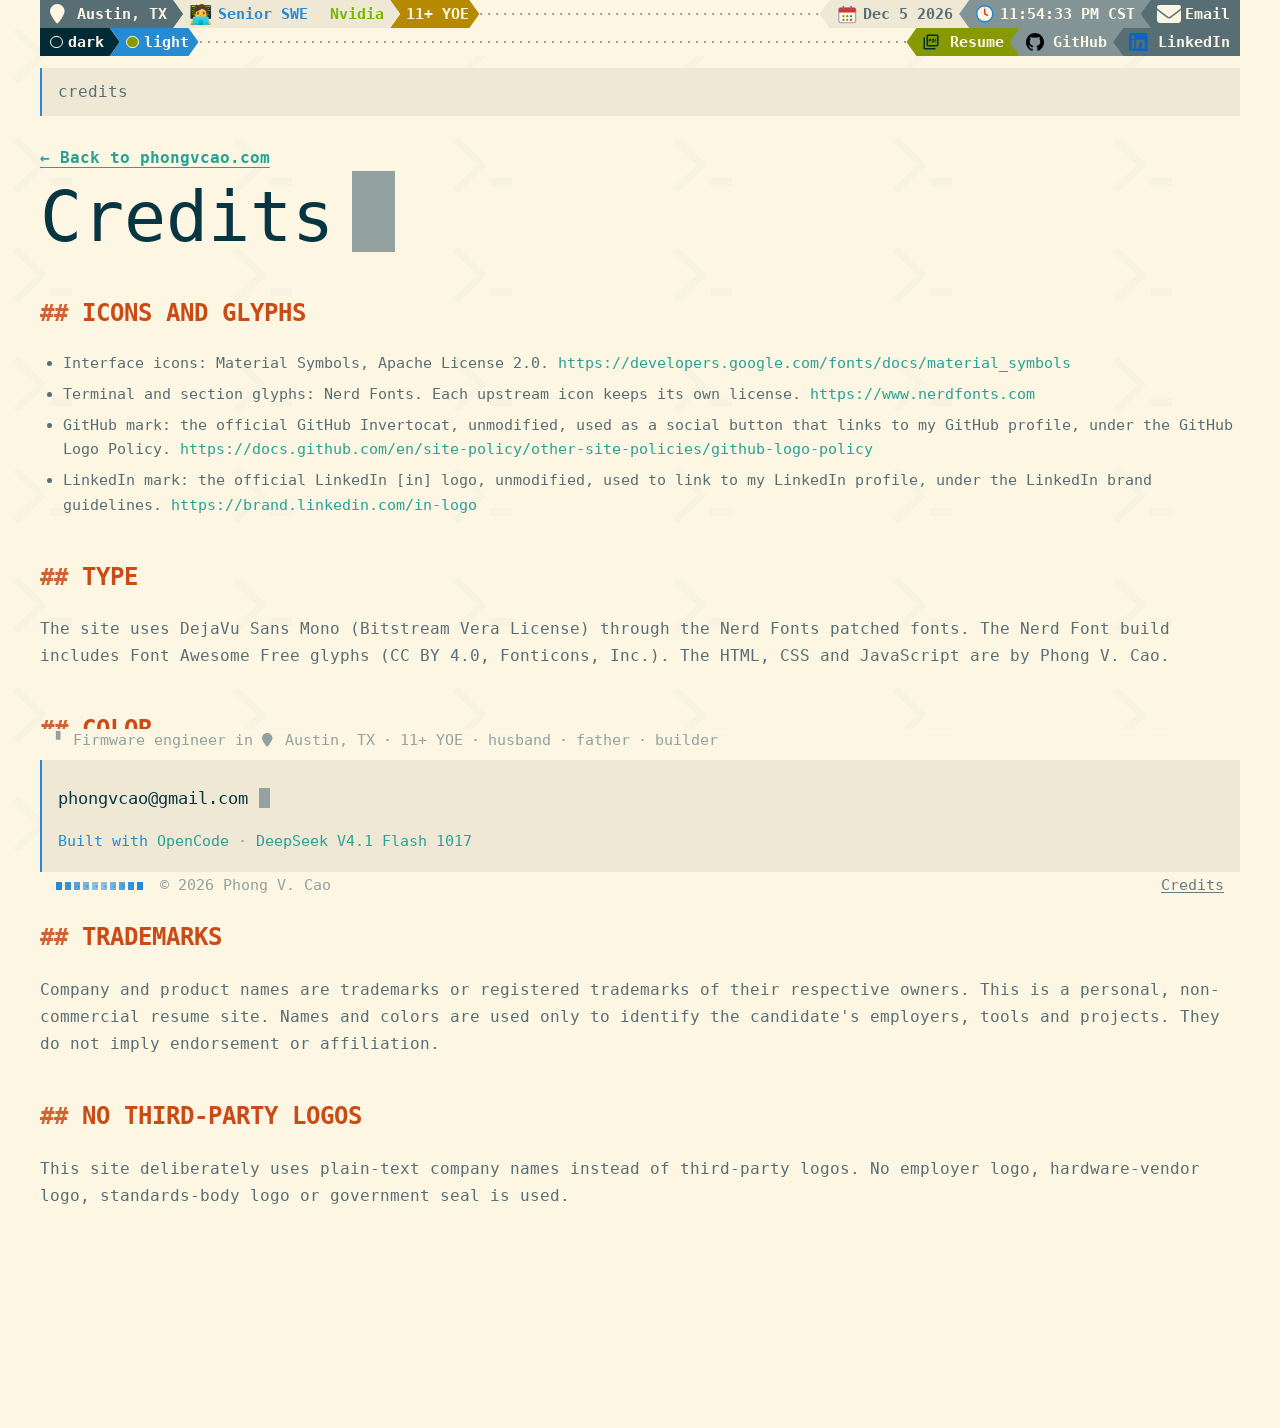
==== credits.html @ b60ff748 "site: dates and stacks left-aligned with natural spacing The justified stretch is gone. Every date, " ====
<!doctype html>
<html lang="en" data-theme="dark">
<head>
  <meta charset="utf-8">
  <meta name="viewport" content="width=device-width, initial-scale=1">
  <title>Credits — Phong V. Cao</title>
  <meta name="description" content="Sources, licenses and trademark notice for the marks used on phongvcao.com.">
  <meta name="author" content="Phong V. Cao">
  <meta name="robots" content="index, follow">
  <meta name="color-scheme" content="dark">
  <meta name="theme-color" content="#002b36">
  <link rel="canonical" href="https://phongvcao.com/credits.html">
  <link rel="icon" id="favicon" href="assets/favicon.svg" type="image/svg+xml">
  <link rel="stylesheet" href="styles.css?v=20261127w">
  <!-- Privacy-friendly analytics by Plausible -->
  <script async src="https://plausible.io/js/pa-5p4w5oW95inlXfhJ-zOkF.js"></script>
  <script>
    window.plausible=window.plausible||function(){(plausible.q=plausible.q||[]).push(arguments)},plausible.init=plausible.init||function(i){plausible.o=i||{}};
    plausible.init()
  </script>
</head>
<body>
    <header class="pl-bar pl-top" aria-label="Runtime status">
    <div class="pl-line">
      <div class="pl-group pl-left">
        <a class="pl-seg pl-light" href="https://www.google.com/maps/place/Austin,+TX" target="_blank" rel="noopener" title="Austin, TX on Google Maps"><span class="pl-icon i-loc" aria-hidden="true">&#xF041;</span> Austin, TX</a>
        
        
        <a class="pl-seg pl-dir pl-hide-sm" href="./#experience-title" title="Experience"><span class="pl-icon pl-emoji" aria-hidden="true">🧑‍💻</span>Senior SWE</a>
        <a class="pl-seg pl-vcs" href="https://www.nvidia.com/" target="_blank" rel="noopener" title="Nvidia">Nvidia</a>
        <a class="pl-seg pl-context" href="./#education-title" data-since="2015-06-01" data-template="{n}+ YOE" title="Years of experience">11+ YOE</a>
      </div>
      <span class="pl-fill" aria-hidden="true"></span>
      <div class="pl-group pl-right">
        <a class="pl-seg pl-light" href="https://www.timeanddate.com/worldclock/usa/austin" target="_blank" rel="noopener" title="Austin time"><svg class="pl-cal" viewBox="0 0 24 24" aria-hidden="true" focusable="false"><rect x="3" y="5" width="18" height="16" rx="2" fill="#fdf6e3" stroke="#93a1a1" stroke-width="1.2"/><path d="M3 7a2 2 0 0 1 2-2h14a2 2 0 0 1 2 2v3H3z" fill="#dc322f"/><rect x="7" y="3" width="1.8" height="4" rx="0.9" fill="#268bd2"/><rect x="15.2" y="3" width="1.8" height="4" rx="0.9" fill="#268bd2"/><circle cx="8" cy="14" r="1.2" fill="#b58900"/><circle cx="12" cy="14" r="1.2" fill="#859900"/><circle cx="16" cy="14" r="1.2" fill="#268bd2"/><circle cx="8" cy="18" r="1.2" fill="#268bd2"/><circle cx="12" cy="18" r="1.2" fill="#b58900"/><circle cx="16" cy="18" r="1.2" fill="#dc322f"/></svg><time id="clock-date" datetime="2026-11-26T10:39:58-06:00">Nov 26 2026</time></a>
        <a class="pl-seg pl-light" href="https://www.timeanddate.com/worldclock/usa/austin" target="_blank" rel="noopener" title="Austin time"><svg class="pl-clock" viewBox="0 0 24 24" aria-hidden="true" focusable="false"><circle cx="12" cy="12" r="10" fill="#fdf6e3" stroke="#268bd2" stroke-width="2"/><path d="M12 6.5V12l3.5 2" fill="none" stroke="#dc322f" stroke-width="1.8" stroke-linecap="round"/><circle cx="12" cy="12" r="1.2" fill="#b58900"/><circle cx="12" cy="3.4" r="0.9" fill="#859900"/></svg><time id="clock-time" datetime="2026-11-26T10:39:58-06:00">10:39:58 AM CST</time></a>
        <a class="pl-seg pl-social" href="mailto:phongvcao@gmail.com" title="phongvcao@gmail.com"><span class="pl-icon i-mail" aria-hidden="true">&#xF0E0;</span>Email</a>
      </div>
    </div>
    <div class="pl-line pl-line-social">
      <div class="pl-group pl-left pl-theme" role="group" aria-label="Colour theme">
        <button type="button" class="pl-seg pl-theme-btn is-active" data-theme-set="dark" aria-pressed="true"><span class="pl-radio" aria-hidden="true"></span>dark</button>
        <button type="button" class="pl-seg pl-theme-btn" data-theme-set="light" aria-pressed="false"><span class="pl-radio" aria-hidden="true"></span>light</button>
      </div>
      <span class="pl-fill" aria-hidden="true"></span>
      <div class="pl-group pl-right">
        <a class="pl-seg pl-social" href="assets/phong-cao-resume.pdf" target="_blank" rel="noopener" title="Resume (PDF)"><img class="pl-icon pdf-icon" src="assets/logos/picture-as-pdf.svg" alt="" aria-hidden="true">Resume</a>
        <a class="pl-seg pl-social" href="https://github.com/phongvcao" target="_blank" rel="noopener" title="github.com/phongvcao"><img class="social-icon gh-icon" src="assets/logos/github-invertocat-black.svg" alt="" aria-hidden="true">GitHub</a>
        <a class="pl-seg pl-social" href="https://www.linkedin.com/in/phcao" target="_blank" rel="noopener" title="linkedin.com/in/phcao"><img class="social-icon li-icon" src="assets/logos/linkedin-in.png" alt="" aria-hidden="true">LinkedIn</a>
      </div>
    </div>
  </header>
  <main class="page">
    <section class="fired-prompt" aria-label="Question">
      <p>credits</p>
    </section>
    <article class="response">
      <p class="intro"><a class="work-link" href="./">&larr; Back to phongvcao.com</a></p>
      <h1>Credits<span class="cursor" aria-hidden="true"></span></h1>
      <section class="section" aria-labelledby="icons-title">
        <h2 id="icons-title"><span class="mark" aria-hidden="true">## </span>Icons and glyphs</h2>
        <ul class="credits-list">
          <li>Interface icons: Material Symbols, Apache License 2.0. <a class="term-link" href="https://developers.google.com/fonts/docs/material_symbols" target="_blank" rel="noopener">https://developers.google.com/fonts/docs/material_symbols</a></li>
          <li>Terminal and section glyphs: Nerd Fonts. Each upstream icon keeps its own license. <a class="term-link" href="https://www.nerdfonts.com" target="_blank" rel="noopener">https://www.nerdfonts.com</a></li>
          <li>GitHub mark: the official GitHub Invertocat, unmodified, used as a social button that links to my GitHub profile, under the GitHub Logo Policy. <a class="term-link" href="https://docs.github.com/en/site-policy/other-site-policies/github-logo-policy" target="_blank" rel="noopener">https://docs.github.com/en/site-policy/other-site-policies/github-logo-policy</a></li>
          <li>LinkedIn mark: the official LinkedIn [in] logo, unmodified, used to link to my LinkedIn profile, under the LinkedIn brand guidelines. <a class="term-link" href="https://brand.linkedin.com/in-logo" target="_blank" rel="noopener">https://brand.linkedin.com/in-logo</a></li>
        </ul>
      </section>

      <section class="section" aria-labelledby="type-title">
        <h2 id="type-title"><span class="mark" aria-hidden="true">## </span>Type</h2>
        <p class="intro">The site uses DejaVu Sans Mono (Bitstream Vera License) through the Nerd Fonts patched fonts. The Nerd Font build includes Font Awesome Free glyphs (CC BY 4.0, Fonticons, Inc.). The HTML, CSS and JavaScript are by Phong V. Cao.</p>
      </section>

      <section class="section" aria-labelledby="color-title">
        <h2 id="color-title"><span class="mark" aria-hidden="true">## </span>Color</h2>
        <ul class="credits-list">
          <li>The palette follows Solarized by Ethan Schoonover. <a class="term-link" href="https://ethanschoonover.com/solarized" target="_blank" rel="noopener">https://ethanschoonover.com/solarized</a> Company label colors follow Solarized, with the owners' published colors for Nvidia (#76B900) and Hire4Real.fyi (#10B981). They are a visual label only.</li>
          <li>Nvidia green reference: #76B900, from Nvidia's published brand palette. A color value, not a logo, and not a claim of affiliation.</li>
          <li>Hire4Real.fyi label: #10B981, the project's own theme colour.</li>
        </ul>
      </section>

      <section class="section" aria-labelledby="trademarks-title">
        <h2 id="trademarks-title"><span class="mark" aria-hidden="true">## </span>Trademarks</h2>
        <p class="intro">Company and product names are trademarks or registered trademarks of their respective owners. This is a personal, non-commercial resume site. Names and colors are used only to identify the candidate's employers, tools and projects. They do not imply endorsement or affiliation.</p>
      </section>

      <section class="section" aria-labelledby="no-logos-title">
        <h2 id="no-logos-title"><span class="mark" aria-hidden="true">## </span>No third-party logos</h2>
        <p class="intro">This site deliberately uses plain-text company names instead of third-party logos. No employer logo, hardware-vendor logo, standards-body logo or government seal is used.</p>
      </section>

      <div class="prompt-stack">
        <p class="prompt-activity" aria-label="About">
          <span class="spinner" aria-hidden="true">▘</span>
          <span class="activity-line">
            <span>Firmware engineer in <span class="activity-glyph" aria-hidden="true">&#xF041;</span> Austin, TX</span>
            <span class="stat-dot" aria-hidden="true">·</span>
            <span data-since="2015-06-01" data-template="{n}+ YOE">11+ YOE</span>
            <span class="stat-dot" aria-hidden="true">·</span>
            <span>husband</span>
            <span class="stat-dot" aria-hidden="true">·</span>
            <span>father</span>
            <span class="stat-dot" aria-hidden="true">·</span>
            <span>builder</span>
          </span>
        </p>
        <div class="prompt-box">
          <a class="prompt-link" href="mailto:phongvcao@gmail.com">
            <span>phongvcao@gmail.com</span>
            <span class="cursor cursor-small" aria-hidden="true"></span>
          </a>
          <p class="prompt-meta"><span class="model-agent">Built with <a class="logo-link" href="https://opencode.ai/" target="_blank" rel="noopener">OpenCode</a></span> <span class="model-dim">·</span> <a class="logo-link" href="https://www.deepseek.com/" target="_blank" rel="noopener">DeepSeek V4.1 Flash 1017</a></p>
        </div>
        <div class="prompt-status" aria-label="Site status">
        <span class="status-left"><span class="status-bar" aria-hidden="true"><span class="scan scan-fwd"></span><span class="scan scan-back"></span></span><span>© <span data-current-year>2026</span> Phong V. Cao</span></span>
        <span class="status-right"><a class="status-more" href="credits.html">Credits</a></span>
      </div>
      </div>
    </article>
  </main>
  <script>
    (function () {
      var root = document.documentElement;
      function fitChrome() {
        var bar = document.querySelector(".pl-top");
        if (bar) root.style.setProperty("--topbar-h", bar.getBoundingClientRect().height + "px");
      }
      fitChrome();
      window.addEventListener("resize", fitChrome);
      window.addEventListener("load", fitChrome);
      if (document.fonts && document.fonts.ready) document.fonts.ready.then(fitChrome);

      var dateEl = document.getElementById("clock-date");
      var timeEl = document.getElementById("clock-time");
      if (dateEl && timeEl) {
        var dateFmt = new Intl.DateTimeFormat("en-US", {
          timeZone: "America/Chicago", weekday: "short", month: "short", day: "numeric", year: "numeric"
        });
        var timeFmt = new Intl.DateTimeFormat("en-US", {
          timeZone: "America/Chicago", hour: "2-digit", minute: "2-digit", second: "2-digit",
          hour12: true, timeZoneName: "short"
        });
        function parts(fmt, date) {
          var out = {};
          fmt.formatToParts(date).forEach(function (part) { out[part.type] = part.value; });
          return out;
        }
        function tick() {
          var now = new Date();
          var d = parts(dateFmt, now);
          var t = parts(timeFmt, now);
          dateEl.textContent = d.month + " " + d.day + " " + d.year;
          timeEl.textContent = t.hour + ":" + t.minute + ":" + t.second + " " + t.dayPeriod + " " + t.timeZoneName;
          var iso = now.toISOString();
          dateEl.setAttribute("datetime", iso);
          timeEl.setAttribute("datetime", iso);
        }
        tick();
        setInterval(tick, 1000);
      }

      var STATE_KEY = "phongvcao-state";
      function readState() {
        try { return JSON.parse(localStorage.getItem(STATE_KEY) || "{}") || {}; }
        catch (error) { return {}; }
      }
      function writeState(patch) {
        var next = readState();
        Object.keys(patch).forEach(function (key) { next[key] = patch[key]; });
        try { localStorage.setItem(STATE_KEY, JSON.stringify(next)); } catch (error) {}
      }
      var state = readState();
      var themeButtons = document.querySelectorAll("[data-theme-set]");
      function paintTheme(name) {
        document.documentElement.setAttribute("data-theme", name);
        var meta = document.querySelector('meta[name="theme-color"]');
        if (meta) meta.setAttribute("content", name === "light" ? "#fdf6e3" : "#002b36");
        var icon = document.getElementById("favicon");
        if (icon) icon.setAttribute("href", name === "light" ? "assets/favicon-light.svg" : "assets/favicon.svg");
        themeButtons.forEach(function (button) {
          var active = button.getAttribute("data-theme-set") === name;
          button.classList.toggle("is-active", active);
          button.setAttribute("aria-pressed", active ? "true" : "false");
        });
      }
      var prefersLight = window.matchMedia && window.matchMedia("(prefers-color-scheme: light)").matches;
      paintTheme(state.theme || (prefersLight ? "light" : "dark"));
      themeButtons.forEach(function (button) {
        button.addEventListener("click", function () {
          var name = button.getAttribute("data-theme-set");
          paintTheme(name);
          writeState({ theme: name });
        });
      });

      function yearsSince(iso) {
        var start = new Date(iso);
        var now = new Date();
        var years = now.getFullYear() - start.getFullYear();
        var month = now.getMonth() - start.getMonth();
        if (month < 0 || (month === 0 && now.getDate() < start.getDate())) years -= 1;
        return years;
      }
      function paintYears() {
        document.querySelectorAll("[data-since]").forEach(function (el) {
          el.textContent = el.getAttribute("data-template").replace("{n}", yearsSince(el.getAttribute("data-since")));
        });
      }
      paintYears();

      document.querySelectorAll("[data-current-year]").forEach(function (el) {
        el.textContent = new Date().getFullYear();
      });

    })();
  </script>
</body>
</html>
---- styles.css ----
@font-face {
  font-family: "Site Mono";
  font-style: normal;
  font-weight: 400;
  font-display: swap;
  src: local("DejaVuSansM Nerd Font"), local("DejaVuSansMono Nerd Font"),
    url("assets/dejavu-sans-mono-regular.woff2") format("woff2");
}

@font-face {
  font-family: "Site Mono";
  font-style: normal;
  font-weight: 700;
  font-display: swap;
  src: local("DejaVuSansM Nerd Font Bold"), local("DejaVuSansMNerdFont-Bold"),
    local("DejaVuSansMono Nerd Font Bold"), local("DejaVuSansMonoNerdFont-Bold"),
    url("assets/dejavu-sans-mono-bold.woff2") format("woff2");
}

:root {
  --base03: #002b36;
  --base02: #073642;
  --base01: #586e75;
  --base00: #657b83;
  --base0: #839496;
  --base1: #93a1a1;
  --base2: #eee8d5;
  --base3: #fdf6e3;
  --yellow: #b58900;
  --orange: #cb4b16;
  --red: #dc322f;
  --magenta: #d33682;
  --violet: #6c71c4;
  --blue: #268bd2;
  --cyan: #2aa198;
  --green: #859900;
  --blue-bright: var(--cyan);
  --blue-link: var(--blue);
  --vim-cyan: var(--cyan);
  --vim-cyan-bright: var(--base2);
  --vim-blue: var(--blue);
  --vim-blue-link: var(--blue);
  --vim-green: var(--green);
  --vim-yellow: var(--yellow);
  --vim-yellow-bright: var(--yellow);
  --vim-violet: var(--violet);
  --vim-violet-link: var(--violet);
  --vim-violet-bright: var(--base2);
  --vim-orange: var(--orange);
  --vim-orange-light: var(--orange);
  --topbar-h: 57px;
  --prompt-h: 92px;
  --status-h: 29px;
  --c-nvidia: #76b900; /* Nvidia published brand green */
  --c-google: #eee8d5; /* Solarized base2, cream */
  --c-tesla: #dc322f;  /* Solarized red */
  --c-arista: #268bd2; /* Solarized blue */
  --c-hire4real: #10b981; /* hire4real.fyi theme colour */
  --c-school: #dc322f; /* SBU red */

  --page-w: 1200px;
  --mono: "Site Mono", "DejaVuSansM Nerd Font", "DejaVuSansM Nerd Font Mono", "DejaVuSansMono Nerd Font", "DejaVuSansMono Nerd Font Mono", "DejaVu Sans Mono", ui-monospace, SFMono-Regular, "SF Mono", Menlo, Monaco, Consolas, "Liberation Mono", "Courier New", monospace;
}

/* Solarized light: every monotone slot swaps with its mirror value. */
:root[data-theme="light"] {
  --base03: #fdf6e3;
  --base02: #eee8d5;
  --base01: #93a1a1;
  --base00: #839496;
  --base0: #657b83;
  --base1: #586e75;
  --base2: #073642;
  --base3: #002b36;
  --c-nvidia: #76b900;
  --c-google: #586e75; /* base01: cream would vanish on the light row */
  --c-tesla: #dc322f;
  --c-arista: #268bd2;
  --c-hire4real: #10b981;
  --c-school: #dc322f;
}

html[data-theme="light"] {
  color-scheme: light;
}

*,
*::before,
*::after {
  box-sizing: border-box;
}

body::before {
  content: "";
  position: fixed;
  inset: 0;
  z-index: -1;
  pointer-events: none;
  background-color: var(--base01);
  -webkit-mask-image: url("assets/watermark.svg");
  -webkit-mask-repeat: repeat;
  -webkit-mask-size: 220px 110px;
  mask-image: url("assets/watermark.svg");
  mask-repeat: repeat;
  mask-size: 220px 110px;
  opacity: 0.045;
}

html {
  color-scheme: dark;
}

body {
  display: flex;
  flex-direction: column;
  min-height: 100vh;
  margin: 0;
  color: var(--base1);
  background: var(--base03);
  font-family: var(--mono);
  font-size: 17px;
  line-height: 1.65;
  -webkit-font-smoothing: antialiased;
  text-rendering: optimizeLegibility;
}

::selection {
  color: var(--base03);
  background: var(--blue);
}

a {
  color: var(--cyan);
  text-decoration: none;
  transition: color 120ms ease;
}

a:hover {
  color: var(--base2);
}

.page {
  flex: 1;
  width: min(var(--page-w), calc(100% - 48px));
  margin: 0 auto;
  padding: var(--topbar-h) 0 24px;
}

/* The question, as a prompt already sent: its own bar under the powerline,
   framed like the prompt box at the foot of the page. */
.fired-prompt {
  position: sticky;
  top: var(--topbar-h);
  z-index: 40;
  margin-top: 12px;
  padding: 12px 16px;
  border: 0;
  border-left: 2px solid var(--blue);
  background: var(--base02);
}

.fired-prompt p {
  margin: 0;
  color: var(--base1);
  font-size: 1rem;
  line-height: 1.5;
}

.response {
  padding-top: 28px;
}

h1 {
  margin: 0 0 24px;
  color: var(--base2);
  font-size: clamp(2.5rem, 6vw, 4.375rem);
  font-weight: 400;
  line-height: 1.02;
  letter-spacing: 0;
}

.cursor {
  display: inline-block;
  width: 0.62em;
  height: 1.15em;
  margin-left: 0.06em;
  vertical-align: -0.15em;
  background: var(--base01);
  animation: blink 1.15s steps(2, start) infinite;
}

@keyframes blink {
  to {
    visibility: hidden;
  }
}

.role {
  margin: 0 0 18px;
  color: var(--blue-bright);
  font-size: 1.5rem;
  line-height: 1.4;
}

.pl-icon svg {
  display: inline-block;
  vertical-align: -0.18em;
}

/* The glyph sizes above are tuned per Nerd Font mark; an SVG mark wants the
   plain text size back so 1.102em is measured against the bar's text. */
.pl-icon.i-mark {
  font-size: 1em;
  margin-right: 0.35em;
}

.pl-icon.pl-emoji {
  margin-right: 0;
  font-size: 1.26em;
}

.role-emoji {
  margin-right: 0.45em;
}

/* The title word keeps the blue of the terminal prompt; the company and the
   stack keep their own colours. */
.role-title {
  color: var(--blue);
}

.pl-icon.i-mark svg {
  margin-right: 0;
}

/* Separator: the same disc the theme buttons use, in the link colour. The
   group keeps the disc glued to the term after it, so a narrow screen breaks
   before the dot, never leaving it alone at the start of a line. */
.role-group {
  white-space: nowrap;
}

.role-dot {
  display: inline-block;
  width: 4.3em;
  color: var(--cyan);
  font-size: 0.65em;
  line-height: 1;
  text-align: center;
  vertical-align: 0.3em;
}

.role .mark {
  color: var(--base01);
}

.intro {
  margin: 0;
  color: var(--base1);
  font-size: 1rem;
  line-height: 1.7;
}

code {
  color: var(--vim-cyan);
  font: inherit;
}

.actions {
  display: flex;
  flex-wrap: wrap;
  gap: 8px;
  margin-top: 28px;
}

.button {
  display: inline-flex;
  align-items: center;
  justify-content: center;
  gap: 8px;
  min-height: 44px;
  padding: 0 12px;
  border: 1px solid var(--base01);
  border-radius: 0;
  color: var(--base1);
  background: transparent;
  font-family: inherit;
  font-size: 1rem;
  font-weight: 400;
  line-height: 1;
  text-decoration: none;
  transition: color 120ms ease, border-color 120ms ease, background-color 120ms ease;
}

.button:hover {
  border-color: var(--base1);
  background: var(--base02);
  color: var(--base2);
}

.button:focus-visible {
  outline: 2px solid var(--yellow);
  outline-offset: 2px;
}

.button .icon {
  margin-right: 0.35em;
  line-height: 1;
}

/* Nerd Font glyphs ink a different fraction of their em, so each mark gets
   its own size. Every one lands at 1.5x the cap height of the text next to
   it: DejaVu Sans Mono caps at 0.734em, so the target ink is 1.102em. */
/* The hero buttons keep their 1.26em ink; the powerline bar wants the
   same 18px the technology marks use, so its glyphs get 1.2em of ink
   (github inks 0.872em of the font size). */
.button .icon {
  font-size: var(--icon-size, 1.26em);
}

.pl-icon {
  font-size: var(--icon-size, 1.38em);
}
.button .icon.i-in {
  --icon-size: 1.47em; /* linkedin inks 0.750em */
}
.pl-icon.i-in {
  --icon-size: 1.6em;
}
.button .icon.i-mail {
  --icon-size: 1.59em; /* envelope inks 0.692em */
}
.pl-icon.i-mail {
  --icon-size: 1.74em;
}
.pl-icon.i-in,
.button .icon.i-in {
  color: #0A66C2;
}

.button .icon.pdf-icon,
.pl-icon.pdf-icon {
  width: 1.2em;
  height: 1.2em;
  font-size: 1em;
  flex: none;
}

/* These two drawings sit inside a padded 24-unit viewBox, so their boxes
   run larger than the ink they show: 1.5em and 1.3em land at 18px of ink,
   the same as the GitHub mark. */
.pl-cal {
  width: 1.5em;
  height: 1.5em;
  flex: none;
}

.pl-clock {
  width: 1.3em;
  height: 1.3em;
  flex: none;
}

.button-primary {
  border-color: var(--cyan);
  background: var(--cyan);
  color: var(--base03);
}

.button-primary:hover {
  border-color: var(--cyan);
  background: var(--cyan);
  color: var(--base03);
  filter: brightness(1.12);
}

.bracket {
  opacity: 0.7;
}

.section {
  margin-top: 40px;
}

.section-head {
  display: flex;
  flex-wrap: wrap;
  align-items: baseline;
  justify-content: space-between;
  gap: 8px 16px;
  margin: 0 0 18px;
}

.section-head h2 {
  margin: 0;
}

.section-controls {
  display: flex;
  gap: 8px;
}

.mini {
  padding: 2px 8px;
  border: 1px solid var(--base01);
  background: transparent;
  color: var(--base0);
  font-family: inherit;
  font-size: 0.8125rem;
  line-height: 1.4;
  cursor: pointer;
}

.mini:hover {
  border-color: var(--base1);
  color: var(--base2);
}

.mini:focus-visible {
  outline: 2px solid var(--yellow);
  outline-offset: 2px;
}

.row-line {
  grid-column: 1 / -1;
  grid-row: 2;
  padding-left: 39px;
  color: var(--base1);
  font-size: 0.9375rem;
  line-height: 1.55;
  white-space: normal;
}



.decision-body {
  margin: 0;
  font-size: 0.9375rem;
}

/* Same blue dot as the Experience bullets; the label and its text share
   one text column so they read as one item. */
.decision-node {
  position: relative;
  padding: 10px 0 0 1.5em;
}

.decision-node:first-child {
  padding-top: 0;
}

.decision-node::before {
  content: "";
  position: absolute;
  left: 0.18em;
  top: calc(10px + 0.62em);
  width: 0.38em;
  height: 0.38em;
  border-radius: 50%;
  background: var(--blue);
}

.decision-node:first-child::before {
  top: 0.62em;
}

.decision-node dt {
  margin: 0;
  color: var(--base2);
  font-size: 0.9375rem;
  font-weight: 700;
  letter-spacing: normal;
  text-transform: uppercase;
}

.decision-node dd {
  margin: 0;
  color: var(--base1);
  font-size: 0.9375rem;
  line-height: 1.6;
}

@media print {
  .pl-top,
  .prompt-stack {
    position: static;
  }

  .exp-item .exp-body {
    display: block !important;
  }
}

.section h2 {
  margin: 0 0 18px;
  color: var(--vim-orange-light);
  font-size: 1.5rem;
  font-weight: 700;
  letter-spacing: 0;
  text-transform: uppercase;
  scroll-margin-top: calc(var(--topbar-h) + 72px);
}

.section h2 .mark {
  color: var(--vim-orange-light);
  font-weight: 700;
  opacity: 0.85;
}

/* Credits page list and the footer colophon link. */
.credits-list {
  margin: 0;
  padding-left: 1.5em;
  color: var(--base1);
  font-size: 0.9375rem;
  line-height: 1.65;
}

.credits-list li + li {
  margin-top: 6px;
}

.credits-list code {
  overflow-wrap: anywhere;
  word-break: break-word;
}

.credits-list a {
  color: var(--cyan);
}

.credits-list a:hover {
  color: var(--base2);
}

.status-more {
  color: var(--base0);
  text-decoration: underline;
  text-underline-offset: 2px;
}

.status-more:hover {
  color: var(--base2);
}

/* The scan bar that sat at the left of the old footer status line: a
   dotted rail with a blue gradient sweeping across it. */
.status-bar {
  position: relative;
  display: inline-block;
  width: 10ch;
  height: 1em;
  margin-right: 1ch;
  vertical-align: -0.12em;
  overflow: hidden;
  background-image: radial-gradient(circle, rgb(38 139 210 / 0.45) 0.07em, transparent 0.075em);
  background-size: 1ch 1em;
  background-position: 0 50%;
  background-repeat: repeat-x;
}

.scan {
  position: absolute;
  inset: 0;
  background-repeat: no-repeat;
  background-size: 10ch 100%;
  -webkit-mask-image: linear-gradient(90deg, #000 0 0.62ch, transparent 0.62ch 1ch);
  -webkit-mask-size: 1ch 0.55em;
  -webkit-mask-position: 0 50%;
  -webkit-mask-repeat: repeat-x;
  mask-image: linear-gradient(90deg, #000 0 0.62ch, transparent 0.62ch 1ch);
  mask-size: 1ch 0.55em;
  mask-position: 0 50%;
  mask-repeat: repeat-x;
}

.scan-fwd {
  background-image: linear-gradient(
    90deg,
    transparent 0 3ch,
    rgb(38 139 210 / 0.1) 3ch 4ch,
    rgb(38 139 210 / 0.22) 4ch 5ch,
    rgb(38 139 210 / 0.38) 5ch 6ch,
    rgb(38 139 210 / 0.58) 6ch 7ch,
    rgb(38 139 210 / 0.78) 7ch 8ch,
    rgb(38 139 210 / 0.92) 8ch 9ch,
    var(--blue) 9ch 10ch
  );
  animation: scan-fwd 3.2s linear infinite;
}

.scan-back {
  background-image: linear-gradient(
    90deg,
    var(--blue) 0 1ch,
    rgb(38 139 210 / 0.92) 1ch 2ch,
    rgb(38 139 210 / 0.78) 2ch 3ch,
    rgb(38 139 210 / 0.58) 3ch 4ch,
    rgb(38 139 210 / 0.38) 4ch 5ch,
    rgb(38 139 210 / 0.22) 5ch 6ch,
    rgb(38 139 210 / 0.1) 6ch 7ch,
    transparent 7ch 10ch
  );
  animation: scan-back 3.2s linear infinite;
}

@keyframes scan-fwd {
  0% { transform: translateX(-9ch); }
  12% { transform: translateX(-9ch); }
  46% { transform: translateX(0); }
  54% { transform: translateX(0); }
  54.01% { transform: translateX(10ch); }
  100% { transform: translateX(10ch); }
}

@keyframes scan-back {
  0% { transform: translateX(-10ch); }
  54% { transform: translateX(-10ch); }
  54.01% { transform: translateX(9ch); }
  88% { transform: translateX(0); }
  100% { transform: translateX(0); }
}

/* A note beside a section heading: body size, green, bold, parenthesized. */
.section-note {
  margin-left: 0.75em;
  color: var(--green);
  font-size: 0.9375rem;
  font-weight: 700;
  letter-spacing: 0;
  text-transform: none;
  white-space: nowrap;
}

.work-list {
  display: grid;
  gap: 0;
}

.work-item h3 {
  margin: 0;
  color: var(--base2);
  font-size: 1.0625rem;
  font-weight: 600;
  line-height: inherit;
}

.work-item h3 a {
  color: inherit;
}

.work-item h3 a:hover {
  color: var(--base3);
}

.work-item h3 .plus {
  color: var(--vim-blue);
}

.work-link {
  color: var(--cyan);
  font-weight: 600;
  text-decoration: underline;
  text-decoration-color: currentColor;
  text-underline-offset: 4px;
  transition: color 120ms ease, text-decoration-color 120ms ease;
}

.work-link:hover {
  color: var(--base2);
  text-decoration-color: currentColor;
}

.work-link:focus-visible {
  outline: 2px solid var(--yellow);
  outline-offset: 2px;
}

.open-source .work-link {
  color: var(--base2);
  font-size: 1.0625rem;
}

.open-source .work-link:hover {
  color: var(--base3);
}

.inline-link {
  color: var(--cyan);
  text-decoration: none;
}

.inline-link:hover {
  color: var(--base2);
}

.inline-link:focus-visible {
  outline: 2px solid var(--yellow);
  outline-offset: 2px;
}

.work-item p {
  margin: 0;
  color: var(--base1);
  font-size: 0.9375rem;
  line-height: 1.65;
}

.visually-hidden {
  position: absolute !important;
  width: 1px !important;
  height: 1px !important;
  padding: 0 !important;
  margin: -1px !important;
  overflow: hidden !important;
  clip: rect(0, 0, 0, 0) !important;
  white-space: nowrap !important;
  border: 0 !important;
}

.badge {
  display: inline-flex;
  align-items: center;
  justify-content: center;
  min-width: 2.1em;
  padding: 0 4px;
  border: 1px solid currentColor;
  font-size: 0.72em;
  font-weight: 700;
  line-height: 1.5;
  letter-spacing: 0;
  opacity: 0.8;
}

/* The outer <svg> has no viewBox, so the symbol fills whatever box CSS gives
   it. Widths are the trimmed ratio times the 1.102em height: a square box
   would letterbox the wide marks back down to nothing. */
.term-link {
  color: var(--cyan);
  text-decoration: none;
}

.term-link:hover {
  color: var(--base2);
}

.term-link:focus-visible {
  outline: 2px solid var(--yellow);
  outline-offset: 2px;
}

.term-link code {
  color: inherit;
}

.term-link:hover code {
  color: inherit;
}

.company-link {
  color: inherit;
  text-decoration: none;
}

.company-link:hover {
  color: var(--base2);
}

.company-link:focus-visible {
  outline: 2px solid var(--yellow);
  outline-offset: 2px;
}

.experience-list {
  display: grid;
  gap: 0;
}

.exp-item {
  background: var(--base02);
  border-bottom: 1px solid var(--base03);
}

/* Expanded rows sit on the page ink; collapsed rows lift one step. */
.exp-item[open] {
  background: var(--base03);
}

/* The headliner keeps the collapsed ink when the row opens, so it reads as
   its own bar above the expanded body. */
.exp-item[open] .exp-summary {
  background: var(--base02);
}

/* The open headliner paints over the item background, so a pinned row
   carries its blue stripe on the summary too. */
.exp-item[data-pinned] .exp-summary {
  box-shadow: inset 2px 0 0 var(--blue);
}

.exp-item[data-pinned] {
  box-shadow: inset 2px 0 0 var(--blue);
}

.exp-summary {
  display: grid;
  /* The right column is exactly as wide as its widest item, so the
     longest date or tech stack ends on the same 16px inset as the role
     text does on the left. */
  grid-template-columns: minmax(0, 1.2fr) minmax(0, 0.9fr) 236px;
  align-items: baseline;
  gap: 12px;
  padding: 11px 16px 11px 0;
  cursor: pointer;
  list-style: none;
  font-size: 1.0625rem;
}

.exp-summary::-webkit-details-marker {
  display: none;
}

.exp-summary:focus-visible {
  outline: 2px solid var(--yellow);
  outline-offset: 2px;
}

.exp-toggle::before {
  content: "+";
  color: var(--vim-blue);
  font-weight: 700;
}

.exp-toggle {
  margin-left: 16px;
  margin-right: 0.75em;
}

.exp-item[open] .exp-toggle::before {
  content: "−";
}

.exp-role {
  margin: 0;
  color: var(--base2);
  font-size: 1.0625rem;
  font-weight: 600;
  line-height: inherit;
}

/* Desktop keeps the company and date in their own grid columns; on mobile
   the wrapper becomes the attached right-side meta group. */
.exp-meta {
  display: contents;
}

.exp-company {
  display: inline-flex;
  align-items: center;
  justify-self: start;
  gap: 7px;
  color: var(--base2);
  font-weight: 700;
}

.exp-company.company-link:hover {
  color: var(--base3);
}

/* Company rows use text chips. One size, one shape, one colour per company;
   the border is the text colour at 35%. */
.chip {
  display: inline-flex;
  align-items: center;
  white-space: nowrap;
  font-family: var(--mono);
  font-size: 1em; /* the chip text is the headliner text size */
  font-weight: 700;
  letter-spacing: 0.02em;
  text-transform: none;
  line-height: 1.2;
  padding: 0.15em 0.5em;
  border: 2px solid color-mix(in srgb, currentColor 35%, transparent);
  border-radius: 4px;
  background: transparent;
}

.chip--nvidia { color: var(--c-nvidia); }
.chip--google { color: var(--c-google); }
.chip--tesla { color: var(--c-tesla); }
.chip--arista { color: var(--c-arista); }
.chip--hire4real { color: var(--c-hire4real); }
.chip--school { color: var(--c-school); }


/* The old wordmark reads with a half-letter gap between letters. */
.now {
  color: var(--green);
  font-weight: 600;
}

/* Dates and tech stacks start on one left edge, like the role and the
   company chip do. The column is as wide as its longest item, so that
   item ends on the same 16px inset the role text keeps on the left. */
.exp-dates {
  color: var(--base2);
  text-align: left;
  white-space: nowrap;
  font-variant-numeric: tabular-nums;
}

/* Tech stacks stay on one line, at the headliner text size. */
.exp-dates.work-tags {
  white-space: nowrap;
}

.exp-body {
  padding: 10px 0 14px 2em;
  cursor: pointer;
}

.exp-bullets {
  margin: 0;
  padding: 0;
  list-style: none;
}

.exp-bullets li {
  position: relative;
  padding-left: 1.5em;
  color: var(--base1);
  font-size: 0.9375rem;
  line-height: 1.65;
}

.exp-bullets li + li {
  margin-top: 4px;
}

.exp-bullets li::before {
  content: "";
  position: absolute;
  left: 0.18em;
  top: 0.62em;
  width: 0.38em;
  height: 0.38em;
  border-radius: 50%;
  background: var(--blue);
}

.open-source {
  margin: 0;
  color: var(--base1);
  font-size: 0.9375rem;
}

.skills {
  display: grid;
  gap: 10px;
  margin: 0;
}

/* One official mark per linked skill, 1.5x the cap height of its 15px text. */
.skill-item {
  display: inline-flex;
  align-items: center;
  gap: 0.35em;
  vertical-align: middle;
}

.skill-logo {
  height: 1.2em;
  width: auto;
  flex: none;
}

/* PCIe, I2C and DMTF carry transparent padding; scale the box so the
   visible ink still measures 18px (1.5x the 12px cap height). */
.skill-logo[src$="pcie.svg"] {
  height: 1.271em;
}

.skill-logo[src$="i2c.svg"] {
  height: 1.49em;
}

.skill-logo[src$="dmtf.svg"] {
  height: 1.235em;
}

/* USB and LAN swap their files so the mark is cream on dark and dark on
   light. */
/* Project tags, the hero role line and the build credit follow the same
   1.5x cap-height rule in their own font size. */
.tag-logo,
.role-skill,
.model-logo {
  height: 1.2em;
  width: auto;
  vertical-align: -0.25em;
}

.tag-logo {
  margin-right: 0.3em;
}

/* Technology marks inside the prose follow the same 1.5x cap rule. */
.tech-logo {
  height: 1.2em;
  width: auto;
  vertical-align: -0.25em;
  margin-right: 0.3em;
}

/* Explicit opt-out: this mark is in the markup but not shown. */
.icon-exception {
  display: none;
}

/* Go is just GO in the Go blue, in our own font. */
/* Marks link to their technology homepage; the text keeps its own ink
   and every mark brightens on hover, like the company header links. */
.logo-link {
  color: inherit;
  text-decoration: none;
  transition: filter 120ms ease;
}

.logo-link:hover {
  color: inherit;
  text-decoration: none;
  filter: brightness(1.3);
}

.tech-logo,
.tag-logo,
.skill-logo,
.model-logo {
  transition: filter 120ms ease;
}

.term-link:hover img,
.inline-link:hover img,
.work-link:hover img,
.company-link:hover img {
  filter: brightness(1.3);
}

/* Project tag links take the same cyan ink. */
.logo-link.tag {
  color: var(--cyan);
}

/* In-body technology words take the cyan link ink, like the bullet
   technology links. AMD keeps its red word. */
a.logo-link.tech-word,
.tech-word a.logo-link {
  color: var(--cyan);
}

/* Keep each inline tech mark glued to its word. */
.tech-word {
  white-space: nowrap;
}

/* Inline company names carry their brand ink. Intel and AMD are just the
   words in our own font, no extra mark. */
.role-skill {
  margin-right: 0.45em;
  vertical-align: -0.22em;
}

.model-logo {
  margin-right: 0.35em;
}

.skill-row {
  display: grid;
  grid-template-columns: 8.5em minmax(0, 1fr);
  align-items: baseline;
  gap: 12px;
  font-size: 0.9375rem;
}

.skill-row dt {
  color: var(--base2);
  font-size: 1.0625rem;
  font-weight: 700;
}

.skill-row dd {
  margin: 0;
  color: var(--base1);
}

.education {
  display: grid;
  gap: 2px;
}

.edu-school {
  display: flex;
  flex-wrap: wrap;
  align-items: baseline;
  gap: 8px;
  margin: 0;
  color: var(--base1);
  font-size: 0.9375rem;
}

/* The university name is bold red; the shield is a sibling so the text
   baseline matches Stony Brook, NY and May 2015. */
.edu-link {
  color: var(--red);
  font-weight: 700;
}

.edu-link.chip--school {
  color: var(--c-school);
}

.edu-sep {
  color: var(--base01);
  font-size: 1.5em;
  line-height: 1;
}

.edu-place {
  color: var(--base0);
}

.edu-dates {
  color: var(--base0);
  font-variant-numeric: tabular-nums;
}

.edu-degree {
  margin: 0;
  padding-left: calc(0.5em + 2px);
  color: var(--base1);
  font-size: 0.9375rem;
}

.tip {
  position: fixed;
  z-index: 200;
  padding: 4px 8px;
  border: 1px solid var(--base01);
  background: var(--base02);
  color: var(--base1);
  font-family: var(--mono);
  font-size: 0.8125rem;
  line-height: 1.4;
  white-space: nowrap;
  pointer-events: none;
}

.tip[hidden] {
  display: none;
}

.tip.is-over-open {
  background: var(--base03);
  border-color: var(--base1);
}

.prompt-stack {
  position: sticky;
  margin-top: 24px;
  bottom: 0;
  z-index: 100;
  display: flex;
  flex-direction: column;
  background: var(--base03);
}


.stat-dot {
  color: var(--base01);
}

.prompt-box {
  position: fixed;
  left: 0;
  right: 0;
  bottom: var(--status-h);
  z-index: 100;
  width: min(var(--page-w), calc(100% - 48px));
  margin: 0 auto;
  padding: 24px 16px 20px;
  border: 0;
  border-left: 2px solid var(--blue);
  background: var(--base02);
}

.prompt-link {
  display: inline-flex;
  align-items: center;
  gap: 10px;
  color: var(--base2);
  font-size: 1.0625rem;
  text-decoration: none;
}

.prompt-link:hover {
  color: var(--blue-bright);
}

.prompt-link:focus-visible {
  outline: 2px solid var(--yellow);
  outline-offset: 2px;
}

.cursor-small {
  color: inherit;
}

h1 .cursor {
  margin-left: 0.25em;
}

.prompt-meta {
  margin: 18px 0 0;
  color: var(--base0);
  font-size: 0.9375rem;
  line-height: 1.5;
}

.model-agent {
  color: var(--blue);
}

/* OpenCode itself is a technology link: cyan, new tab. */
.prompt-meta .logo-link {
  color: var(--cyan);
}

.model-auto,
.model-dim,
.model-provider {
  color: var(--base01);
}

.model-name {
  color: var(--base0);
}

.model-max {
  color: var(--yellow);
  font-weight: 700;
}

.prompt-activity {
  position: fixed;
  left: 0;
  right: 0;
  bottom: calc(var(--status-h) + var(--prompt-h));
  z-index: 100;
  display: flex;
  align-items: center;
  gap: 8px;
  width: min(var(--page-w), calc(100% - 48px));
  margin: 0 auto;
  padding: 0 16px 8px;
  background: var(--base03);
  color: var(--base01);
  font-size: 0.9375rem;
  line-height: 1.5;
}

.spinner {
  color: var(--base01);
}

.activity-line {
  display: inline-flex;
  flex-wrap: wrap;
  align-items: center;
  gap: 8px;
}

.activity-glyph {
  margin-right: 0.35em;
}

.prompt-status {
  position: fixed;
  left: 0;
  right: 0;
  bottom: 0;
  z-index: 100;
  display: flex;
  flex-wrap: wrap;
  align-items: center;
  justify-content: flex-end;
  gap: 4px 16px;
  width: min(var(--page-w), calc(100% - 48px));
  margin: 0 auto;
  padding: 4px 16px;
  background: var(--base03);
  color: var(--base1);
  font-size: 0.9375rem;
  line-height: 1.3;
}

.prompt-stack > * {
  position: static;
  left: auto;
  right: auto;
  bottom: auto;
  width: auto;
  margin: 0;
}

.status-left,
.status-right {
  display: inline-flex;
  align-items: center;
  flex-wrap: wrap;
  gap: 5px;
}

.status-left {
  margin-right: auto;
  color: var(--base01);
}

.status-copy {
  margin-left: 8px;
  color: var(--base1);
}

.status-right {
  color: var(--base01);
}

.pl-bar {
  display: flex;
  align-items: center;
  justify-content: space-between;
  gap: 0;
  background: var(--base03);
  font-size: 0.9375rem;
  font-weight: 700;
  line-height: 1;
}

.pl-top {
  position: fixed;
  top: 0;
  left: 0;
  right: 0;
  z-index: 100;
  display: flex;
  flex-direction: column;
  width: min(var(--page-w), calc(100% - 48px));
  margin: 0 auto;
  padding: 0;
}

.pl-line {
  display: flex;
  flex-wrap: wrap;
  align-items: center;
  row-gap: 4px;
  width: 100%;
}

.pl-group {
  display: flex;
  align-items: center;
  min-width: 0;
}

.pl-right {
  margin-left: auto;
}

.pl-seg {
  position: relative;
  display: inline-flex;
  align-items: center;
  gap: 5px;
  flex: none;
  height: 28px;
  margin-left: -10px;
  padding: 0 16px;
  background: var(--seg-bg);
  color: var(--seg-fg);
  white-space: nowrap;
  text-decoration: none;
  clip-path: polygon(0 0, calc(100% - 10px) 0, 100% 50%, calc(100% - 10px) 100%, 0 100%, 10px 50%);
}

.pl-seg:first-child {
  margin-left: 0;
  padding-left: 10px;
  clip-path: polygon(0 0, calc(100% - 10px) 0, 100% 50%, calc(100% - 10px) 100%, 0 100%);
}

.pl-seg:last-child {
  padding-right: 10px;
  clip-path: polygon(0 0, 100% 0, 100% 100%, 0 100%, 10px 50%);
}

.pl-seg:only-child {
  margin-left: 0;
  padding-left: 10px;
  padding-right: 10px;
  clip-path: none;
}

.pl-left .pl-seg:last-child,
.pl-left .pl-seg:only-child {
  clip-path: polygon(0 0, calc(100% - 10px) 0, 100% 50%, calc(100% - 10px) 100%, 0 100%, 10px 50%);
}

.pl-right .pl-seg,
.pl-right .pl-seg:first-child,
.pl-right .pl-seg:last-child,
.pl-right .pl-seg:only-child {
  clip-path: polygon(10px 0, 100% 0, 100% 100%, 10px 100%, 0 50%);
}

.pl-right .pl-seg {
  margin-left: -10px;
  padding: 0 16px;
}

.pl-right .pl-seg:first-child {
  margin-left: 0;
  padding-left: 16px;
}

.pl-right .pl-seg:last-child {
  padding-right: 10px;
}

.pl-theme-btn {
  --seg-bg: var(--base02);
  --seg-fg: var(--base0);
  border: 0;
  font-family: inherit;
  font-size: inherit;
  font-weight: 700;
  cursor: pointer;
}

/* Each button shows the page colour of the theme it selects. */
.pl-theme-btn[data-theme-set="dark"] {
  --seg-bg: #002b36;
  --seg-fg: #fdf6e3;
}

.pl-theme-btn[data-theme-set="light"] {
  --seg-bg: #fdf6e3;
  --seg-fg: #002b36;
}

.pl-theme-btn.is-active {
  --seg-bg: var(--blue);
  --seg-fg: var(--base03);
}

.pl-theme-btn:focus-visible {
  outline: 2px solid var(--yellow);
  outline-offset: -2px;
}

/* The theme buttons carry a radio, not a bullet: a hollow ring when off,
   and a green centre inside a dark circle when on. */
.pl-radio {
  position: relative;
  flex: none;
  box-sizing: border-box;
  width: 0.85em;
  height: 0.85em;
  border: 1.5px solid currentColor;
  border-radius: 50%;
}

.pl-theme-btn.is-active .pl-radio {
  border-color: var(--base03);
  background: var(--green);
}

.pl-seg[href] {
  transition: filter 120ms ease;
}

.pl-seg[href]:hover {
  filter: brightness(1.15);
}

.pl-icon {
  margin-right: 0.28em;
}

.pl-icon.i-loc {
  margin-right: 0.45em;
}

.social-icon {
  height: 1.2em;
  width: auto;
  flex: none;
  margin-right: 0.3em;
  vertical-align: -0.22em;
}

.pl-seg .social-icon {
  margin-right: 0.28em;
}

html[data-theme="dark"] .button .gh-black {
  display: none;
}

html[data-theme="light"] .button .gh-white {
  display: none;
}



.place-map {
  height: 1.2em;
  width: auto;
  vertical-align: -0.26em;
  margin-right: 0.28em;
}

/* tmuxline's powerline divider, U+E0B0: the solid right arrow, drawn in the
   Austin, TX grey so the seam between the two base02 segments stays visible. */
.pl-div {
  flex: none;
  width: 15px;
  height: 28px;
  margin: 0 6px 0 0;
  fill: var(--base1);
}

.pl-fill {
  flex: 1;
  min-width: 16px;
  height: 1em;
  background-image: radial-gradient(circle, var(--base01) 1px, transparent 1.5px);
  background-size: 8px 8px;
  background-repeat: repeat-x;
  background-position: center;
}

.pl-blue {
  --seg-bg: var(--vim-blue-link);
  --seg-fg: var(--base03);
}

.pl-light {
  --seg-bg: var(--base1);
  --seg-fg: var(--base03);
}


.pl-dir {
  --seg-bg: var(--base02);
  --seg-fg: var(--blue);
}

.pl-vcs {
  --seg-bg: var(--base02);
  --seg-fg: var(--c-nvidia);
}

.pl-vim {
  --seg-bg: var(--green);
  --seg-fg: var(--base03);
}

.pl-status {
  --seg-bg: var(--green);
  --seg-fg: var(--base02);
}

.pl-social {
  --seg-bg: var(--base02);
  --seg-fg: var(--base1);
}

/* Right side, p10k order: base02, base00, base1. */
.pl-line:not(.pl-line-social) .pl-right .pl-seg:nth-child(1) {
  --seg-bg: var(--base02);
  --seg-fg: var(--base1);
}

.pl-line:not(.pl-line-social) .pl-right .pl-seg:nth-child(2) {
  --seg-bg: var(--base00);
  --seg-fg: var(--base03);
}

.pl-line:not(.pl-line-social) .pl-right .pl-seg:nth-child(3) {
  --seg-bg: var(--base1);
  --seg-fg: var(--base03);
}

.pl-line-social .pl-right .pl-seg:nth-child(1) {
  --seg-bg: var(--green);
  --seg-fg: var(--base03);
}

.pl-line-social .pl-right .pl-seg:nth-child(2) {
  --seg-bg: var(--base00);
  --seg-fg: var(--base03);
}

.pl-line-social .pl-right .pl-seg:nth-child(3) {
  --seg-bg: var(--base1);
  --seg-fg: var(--base03);
}

.pl-badge {
  display: inline-flex;
  align-items: center;
  justify-content: center;
  margin-right: 0.28em;
  min-width: 1.5em;
  padding: 0 0.15em;
  border: 1px solid currentColor;
  font-size: 0.78em;
  line-height: 1.3;
  opacity: 0.9;
}

.pl-context {
  --seg-bg: var(--yellow);
  --seg-fg: var(--base03);
}

@media (max-width: 720px) {
  :root {
    --topbar-h: 57px;
    --prompt-h: 89px;
    --status-h: 47px;
  }

  body {
    font-size: 16px;
  }

    h1 {
    font-size: 2.5rem;
  }

  .role {
    font-size: 1.25rem;
  }

  /* The desktop air around each dot eats a phone line; keep it compact. */
  .role-dot {
    width: 2.6em;
  }

  .intro {
    font-size: 0.9375rem;
  }

  .actions {
    display: grid;
    grid-template-columns: minmax(0, 1fr);
    gap: 8px;
    margin-top: 22px;
  }

  .actions .button {
    justify-content: flex-start;
    padding: 0 14px;
  }

  .section {
    margin-top: 32px;
  }

  .section h2 {
    scroll-margin-top: calc(var(--topbar-h) + 12px);
  }

  .fired-prompt {
    position: static;
    margin-top: 10px;
  }

  .mini {
    min-height: 32px;
    padding: 4px 10px;
  }

  .prompt-stack {
    position: static;
  }

  .prompt-box {
    padding: 16px 12px;
  }

  .work-item p {
    margin-left: 0;
  }

  .exp-summary {
    display: flex;
    flex-wrap: wrap;
    align-items: baseline;
    gap: 2px 10px;
    padding: 10px;
  }

  .exp-toggle {
    margin-left: 6px;
  }

  .exp-meta {
    display: inline-flex;
    flex-wrap: wrap;
    align-items: baseline;
    justify-content: flex-start;
    gap: 0 2px;
    flex: 1 0 100%;
    margin-left: 0;
    padding-left: 29px;
  }

  /* The company starts on the role text column; the date or tags end at
     the right edge, so every row header lines up. The dates take the tag
     size on a phone so long ranges stay on one line with the company. */
  .exp-meta .exp-dates {
    margin-left: auto;
    font-size: 0.875rem;
  }

  .exp-meta .exp-dates::before {
    content: "·";
    margin-right: 0.4em;
    color: var(--base01);
  }

  .row-line {
    flex: 1 0 100%;
    padding-left: 29px;
  }

  .exp-body {
    padding-left: 1.5em;
  }

  .skill-row {
    grid-template-columns: minmax(0, 1fr);
    gap: 2px;
  }

  .prompt-meta {
    display: none;
  }

  .spinner {
    display: none;
  }

  .pl-top {
    gap: 4px;
    width: min(var(--page-w), calc(100% - 48px));
    margin: 0 auto;
    padding: 4px 0;
  }

  .pl-line {
    flex-wrap: wrap;
    row-gap: 4px;
  }

  .pl-line .pl-right {
    margin-left: auto;
  }

  .pl-top .pl-group {
    flex-wrap: wrap;
  }

  .prompt-status {
    padding: 4px 8px;
    font-size: 0.8125rem;
  }

  .status-right {
    margin-left: auto;
    justify-content: flex-end;
  }

  .status-agents {
    display: none;
  }

  .pl-fill {
    display: none;
  }

  .pl-hide-sm {
    display: none;
  }

  .pl-seg {
    height: 22px;
    margin-left: -8px;
    padding: 0 12px;
    font-size: 0.8125rem;
    clip-path: polygon(0 0, calc(100% - 8px) 0, 100% 50%, calc(100% - 8px) 100%, 0 100%, 8px 50%);
  }

  .pl-seg:first-child {
    padding-left: 8px;
    clip-path: polygon(0 0, calc(100% - 8px) 0, 100% 50%, calc(100% - 8px) 100%, 0 100%);
  }

  .pl-seg:last-child {
    padding-right: 8px;
    clip-path: polygon(0 0, 100% 0, 100% 100%, 0 100%, 8px 50%);
  }

  .pl-seg:only-child {
    padding-left: 8px;
    padding-right: 8px;
    clip-path: none;
  }

  .pl-left .pl-seg:last-child,
  .pl-left .pl-seg:only-child {
    clip-path: polygon(0 0, calc(100% - 8px) 0, 100% 50%, calc(100% - 8px) 100%, 0 100%, 8px 50%);
  }

  .pl-right .pl-seg,
  .pl-right .pl-seg:first-child,
  .pl-right .pl-seg:last-child,
  .pl-right .pl-seg:only-child {
    clip-path: polygon(8px 0, 100% 0, 100% 100%, 8px 100%, 0 50%);
  }

  .pl-right .pl-seg {
    margin-left: -8px;
    padding: 0 12px;
  }

  .pl-right .pl-seg:first-child {
    margin-left: 0;
    padding-left: 12px;
  }

  .pl-right .pl-seg:last-child {
    padding-right: 8px;
  }
}

@media (max-width: 340px) {
  :root {
    --prompt-h: 111px;
  }
}

@media (max-width: 420px) {
  :root {
    --topbar-h: 57px;
  }

  .pl-line:not(.pl-line-social) .pl-right .pl-seg,
  .pl-line-social .pl-right .pl-seg:nth-child(n + 2),
  .pl-status,
  .pl-vim,
  .pl-context {
    display: none;
  }
}

@media (prefers-reduced-motion: reduce) {
  .cursor {
    animation: none;
  }

  .scan {
    animation: none;
  }

  .scan-fwd {
    transform: translateX(-7ch);
  }

  .scan-back {
    display: none;
  }

  *,
  *::before,
  *::after {
    transition-duration: 0.01ms !important;
  }
}

/* The fixed chrome must leave the paper; the base rules come later in the
   sheet than the first print block, so this one sits at the end. */
@media print {
  .pl-top,
  .prompt-stack {
    position: static;
  }
}

/* Company keywords in prose take the headliner colour, without the chip box.
   Only the company word itself carries the colour: a link that is a product
   or technology name (term-link, tech-word, tag) keeps its own colour. */
.page a[href^="https://www.nvidia.com"]:not(.term-link):not(.tech-word):not(.tag) { color: var(--c-nvidia); }
.page a[href^="https://www.tesla.com"]:not(.term-link):not(.tech-word):not(.tag) { color: var(--c-tesla); }
.page a[href^="https://www.google.com"]:not(.term-link):not(.tech-word):not(.tag),
.page a[href^="https://developers.google.com"]:not(.term-link):not(.tech-word):not(.tag) { color: var(--c-google); }
.page a[href^="https://www.arista.com"]:not(.term-link):not(.tech-word):not(.tag) { color: var(--c-arista); }
.page a[href^="https://hire4real.fyi"]:not(.term-link):not(.tech-word):not(.tag) { color: var(--c-hire4real); }

/* Go reads in the site cyan, same as every other technology word. */
.page a[href^="https://go.dev"] { color: var(--cyan); }

/* Headliner tech stacks take the headliner cream, not the link cyan. */
.exp-dates a.logo-link { color: var(--base2); }

/* Alphabet is Google's parent: the same cream as the Google keyword. */
.page a[href^="https://abc.xyz"]:not(.term-link):not(.tech-word):not(.tag) { color: var(--c-google); }
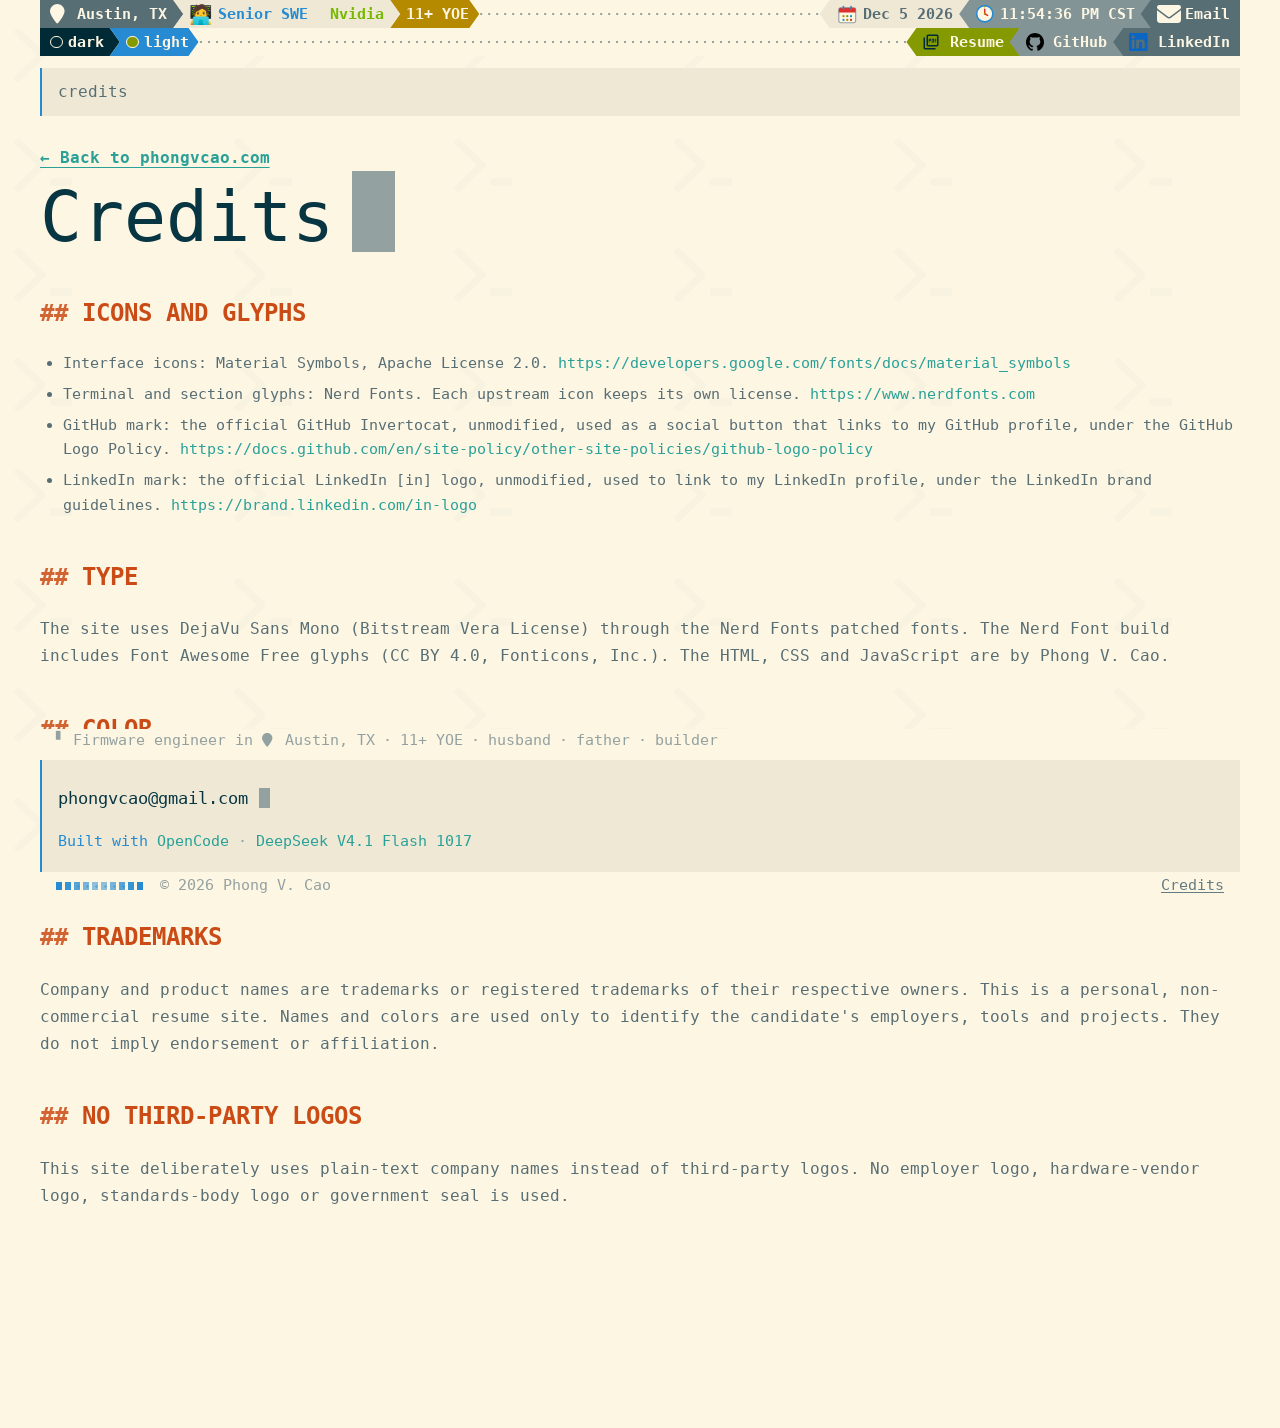
==== commit d7a59455: "site: every company chip is the headliner size .chip was font-size: 1em, so the hero chip ran at the" ====
--- a/credits.html
+++ b/credits.html
@@ -11,7 +11,7 @@
   <meta name="theme-color" content="#002b36">
   <link rel="canonical" href="https://phongvcao.com/credits.html">
   <link rel="icon" id="favicon" href="assets/favicon.svg" type="image/svg+xml">
-  <link rel="stylesheet" href="styles.css?v=20261127w">
+  <link rel="stylesheet" href="styles.css?v=20261127x">
   <!-- Privacy-friendly analytics by Plausible -->
   <script async src="https://plausible.io/js/pa-5p4w5oW95inlXfhJ-zOkF.js"></script>
   <script>
--- a/styles.css
+++ b/styles.css
@@ -868,13 +868,14 @@
 }
 
 /* Company rows use text chips. One size, one shape, one colour per company;
-   the border is the text colour at 35%. */
+   the border is the text colour at 35%. The chip text is the headliner
+   size (1.0625rem = 17px) wherever the chip sits. */
 .chip {
   display: inline-flex;
   align-items: center;
   white-space: nowrap;
   font-family: var(--mono);
-  font-size: 1em; /* the chip text is the headliner text size */
+  font-size: 1.0625rem; /* the headliner text size, wherever the chip sits */
   font-weight: 700;
   letter-spacing: 0.02em;
   text-transform: none;
@@ -1136,7 +1137,9 @@
 
 .edu-degree {
   margin: 0;
-  padding-left: calc(0.5em + 2px);
+  /* The school chip pads half its own 1.0625rem text plus the 2px border;
+     the degree line starts on the chip's text, not its border. */
+  padding-left: calc(0.53125rem + 2px);
   color: var(--base1);
   font-size: 0.9375rem;
 }
@@ -1376,6 +1379,10 @@
   margin-left: auto;
 }
 
+.pl-seg .chip {
+  font-size: 1em; /* the bar keeps its own text size */
+}
+
 .pl-seg {
   position: relative;
   display: inline-flex;
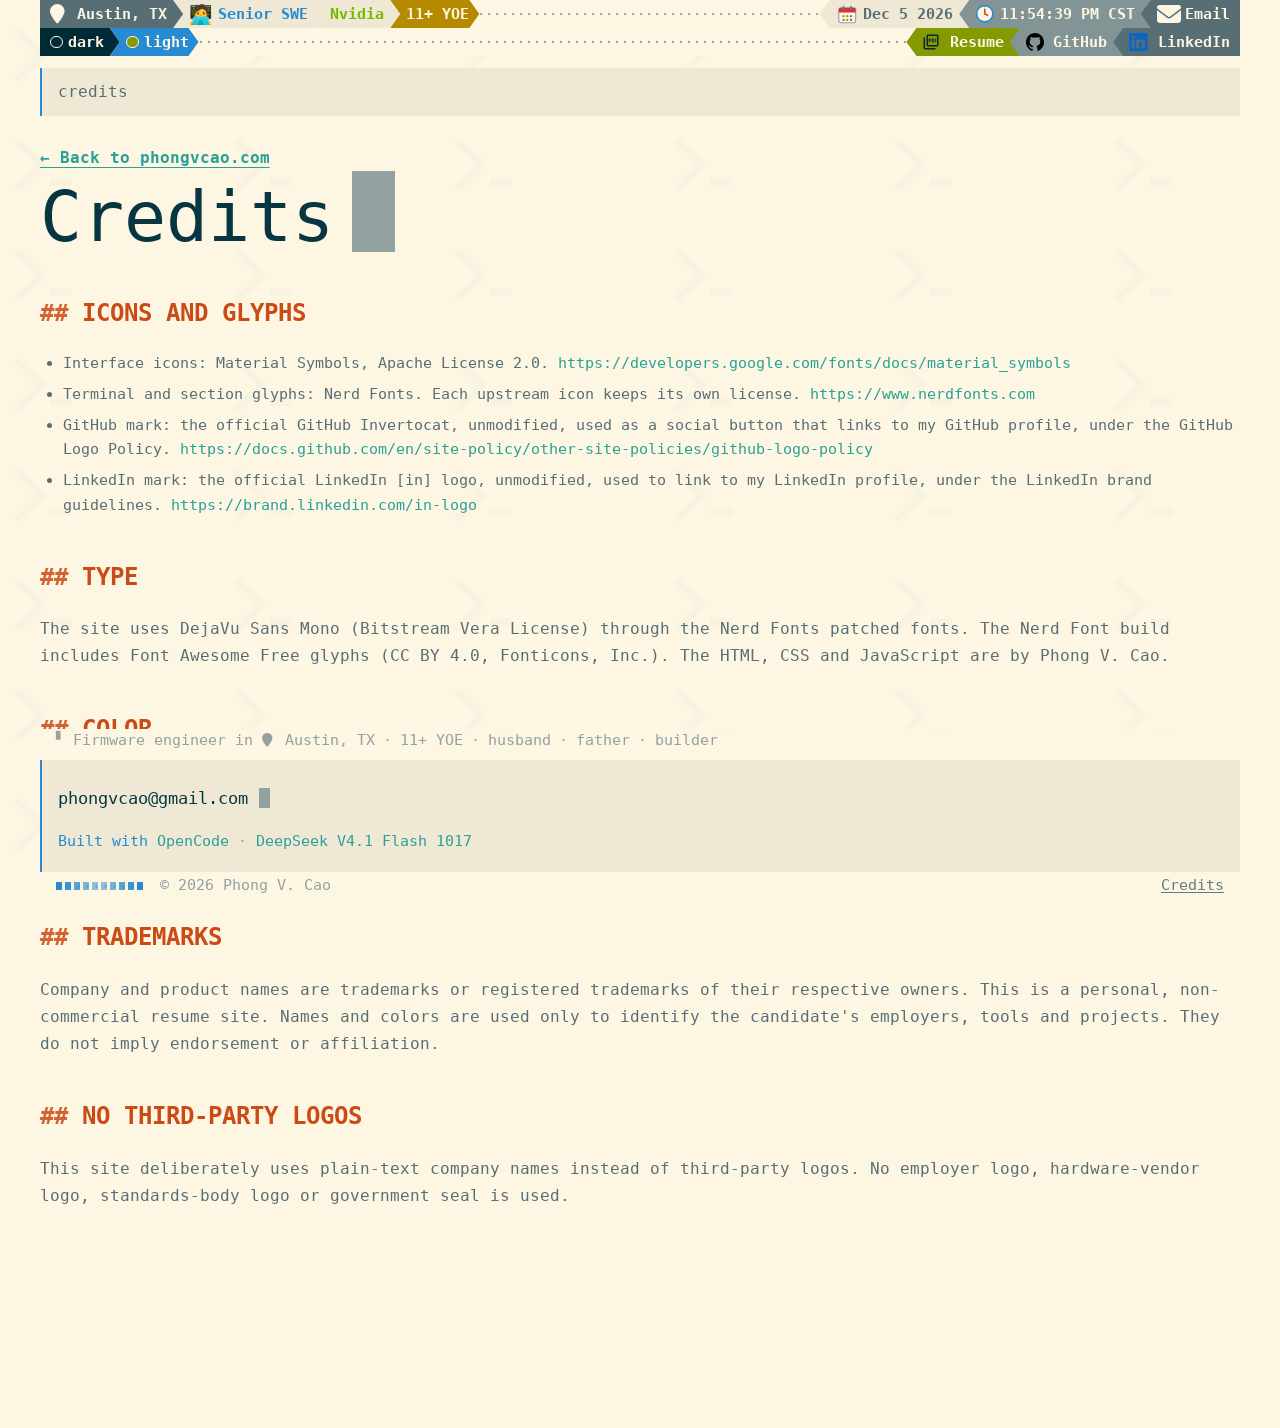
==== commit bf1b89f0: "site: drop the grey powerline divider, hero chip back to hero size - The grey solid divider between " ====
--- a/credits.html
+++ b/credits.html
@@ -11,7 +11,7 @@
   <meta name="theme-color" content="#002b36">
   <link rel="canonical" href="https://phongvcao.com/credits.html">
   <link rel="icon" id="favicon" href="assets/favicon.svg" type="image/svg+xml">
-  <link rel="stylesheet" href="styles.css?v=20261127x">
+  <link rel="stylesheet" href="styles.css?v=20261127y">
   <!-- Privacy-friendly analytics by Plausible -->
   <script async src="https://plausible.io/js/pa-5p4w5oW95inlXfhJ-zOkF.js"></script>
   <script>
--- a/styles.css
+++ b/styles.css
@@ -1383,6 +1383,12 @@
   font-size: 1em; /* the bar keeps its own text size */
 }
 
+/* The hero chip follows the hero line, so its box matches the words
+   around it. */
+.role .chip {
+  font-size: 1em;
+}
+
 .pl-seg {
   position: relative;
   display: inline-flex;
@@ -1536,16 +1542,6 @@
   margin-right: 0.28em;
 }
 
-/* tmuxline's powerline divider, U+E0B0: the solid right arrow, drawn in the
-   Austin, TX grey so the seam between the two base02 segments stays visible. */
-.pl-div {
-  flex: none;
-  width: 15px;
-  height: 28px;
-  margin: 0 6px 0 0;
-  fill: var(--base1);
-}
-
 .pl-fill {
   flex: 1;
   min-width: 16px;
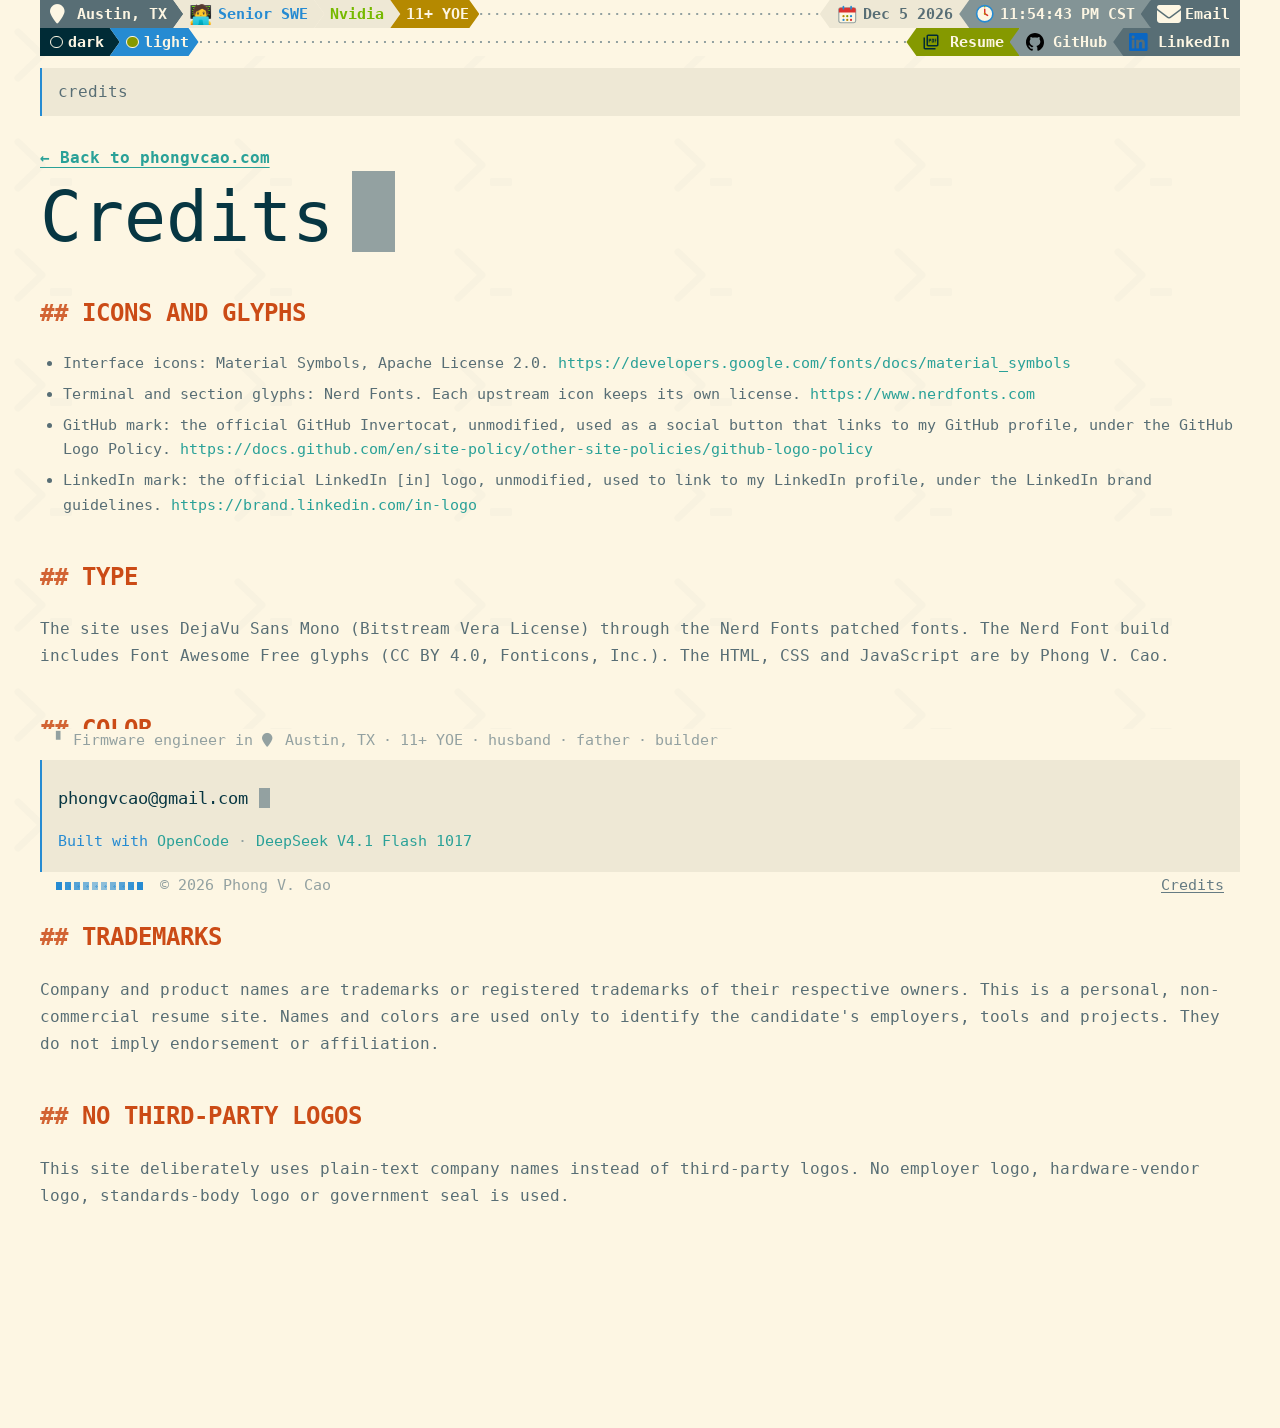
==== commit ac99b9f0: "site: tmuxline's thin separator between Senior SWE and Nvidia ~/.tmuxline.conf splits two areas that" ====
--- a/credits.html
+++ b/credits.html
@@ -11,7 +11,7 @@
   <meta name="theme-color" content="#002b36">
   <link rel="canonical" href="https://phongvcao.com/credits.html">
   <link rel="icon" id="favicon" href="assets/favicon.svg" type="image/svg+xml">
-  <link rel="stylesheet" href="styles.css?v=20261127y">
+  <link rel="stylesheet" href="styles.css?v=20261127z">
   <!-- Privacy-friendly analytics by Plausible -->
   <script async src="https://plausible.io/js/pa-5p4w5oW95inlXfhJ-zOkF.js"></script>
   <script>
--- a/styles.css
+++ b/styles.css
@@ -1383,6 +1383,16 @@
   font-size: 1em; /* the bar keeps its own text size */
 }
 
+/* tmuxline's separator for two areas that share a background: U+E0B1, the
+   thin right arrow, in the segment text colour. */
+.pl-thin {
+  flex: none;
+  width: 14px;
+  height: 28px;
+  margin: 0 5px 0 0;
+  fill: var(--base1);
+}
+
 /* The hero chip follows the hero line, so its box matches the words
    around it. */
 .role .chip {
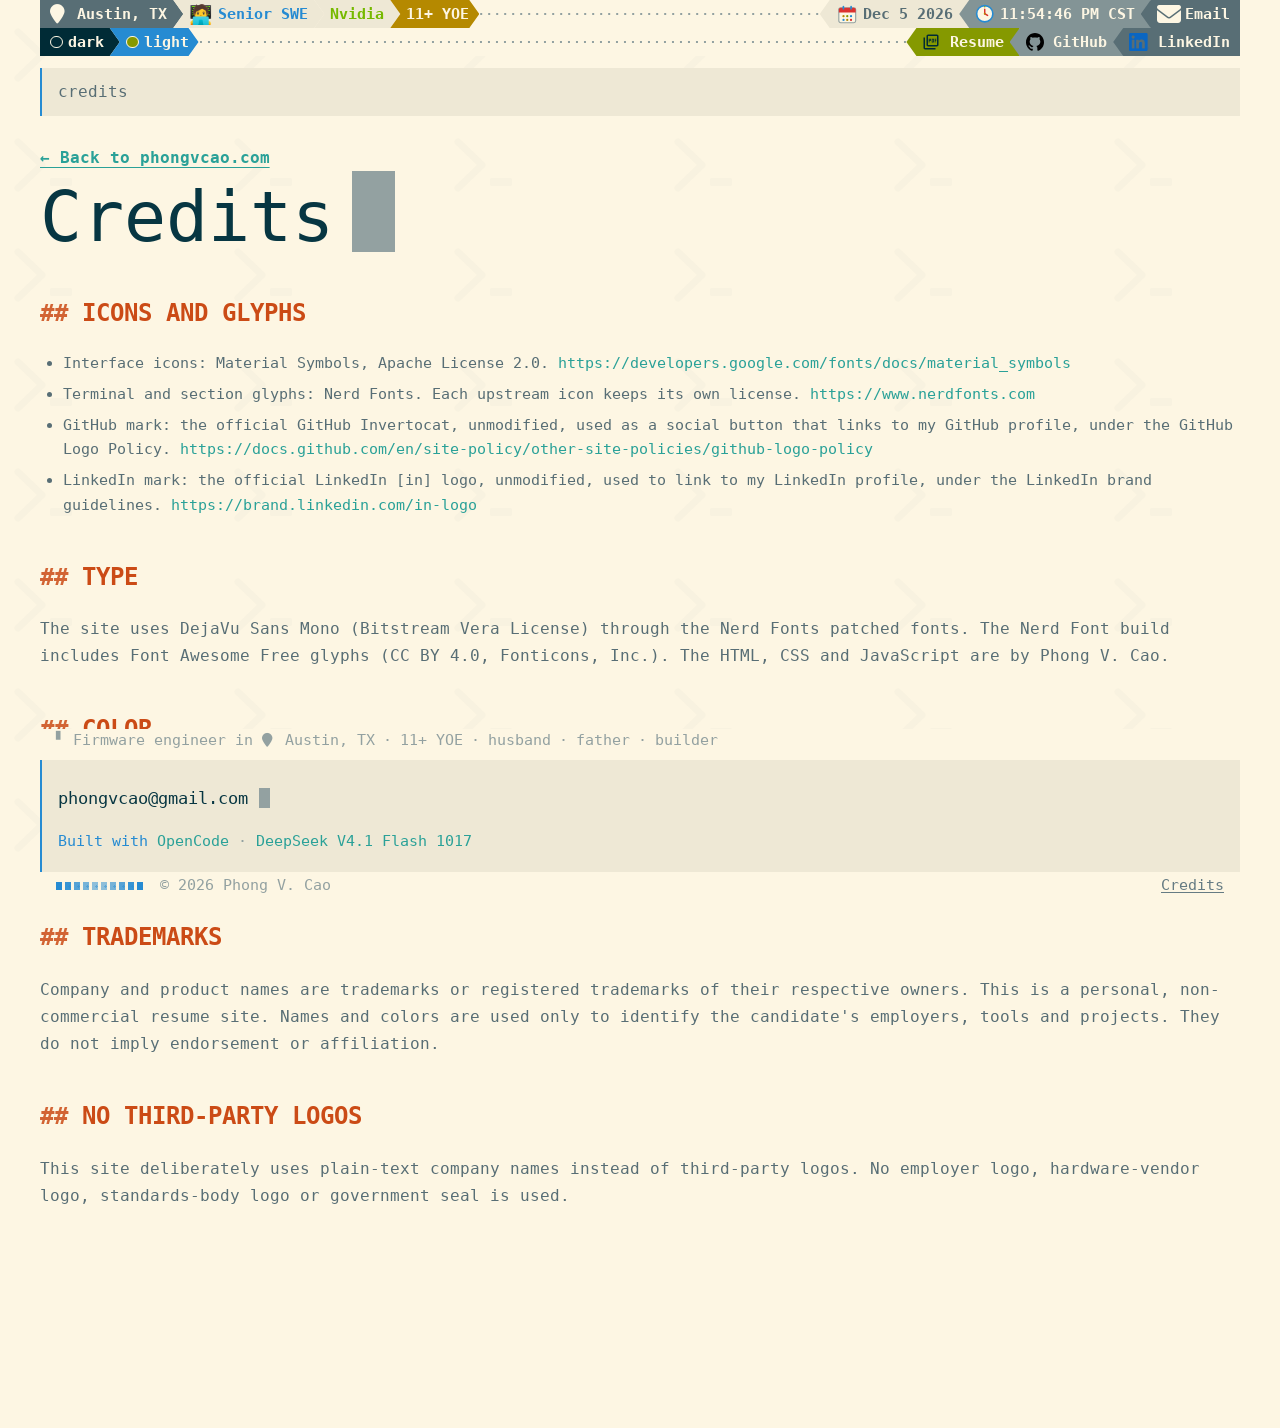
==== commit 445621bc: "site: headliner dates and stacks keep their size on mobile The phone layout dropped the right column" ====
--- a/credits.html
+++ b/credits.html
@@ -11,7 +11,7 @@
   <meta name="theme-color" content="#002b36">
   <link rel="canonical" href="https://phongvcao.com/credits.html">
   <link rel="icon" id="favicon" href="assets/favicon.svg" type="image/svg+xml">
-  <link rel="stylesheet" href="styles.css?v=20261127z">
+  <link rel="stylesheet" href="styles.css?v=20261127aaa">
   <!-- Privacy-friendly analytics by Plausible -->
   <script async src="https://plausible.io/js/pa-5p4w5oW95inlXfhJ-zOkF.js"></script>
   <script>
--- a/styles.css
+++ b/styles.css
@@ -1741,11 +1741,17 @@
   }
 
   /* The company starts on the role text column; the date or tags end at
-     the right edge, so every row header lines up. The dates take the tag
-     size on a phone so long ranges stay on one line with the company. */
+     the right edge, so every row header lines up. Dates and tech stacks
+     keep the headliner size and weight on a phone, and wrap only when a
+     narrow screen cannot hold them on one line. */
   .exp-meta .exp-dates {
     margin-left: auto;
-    font-size: 0.875rem;
+    white-space: normal;
+    text-align: right;
+  }
+
+  .exp-item {
+    min-width: 0;
   }
 
   .exp-meta .exp-dates::before {
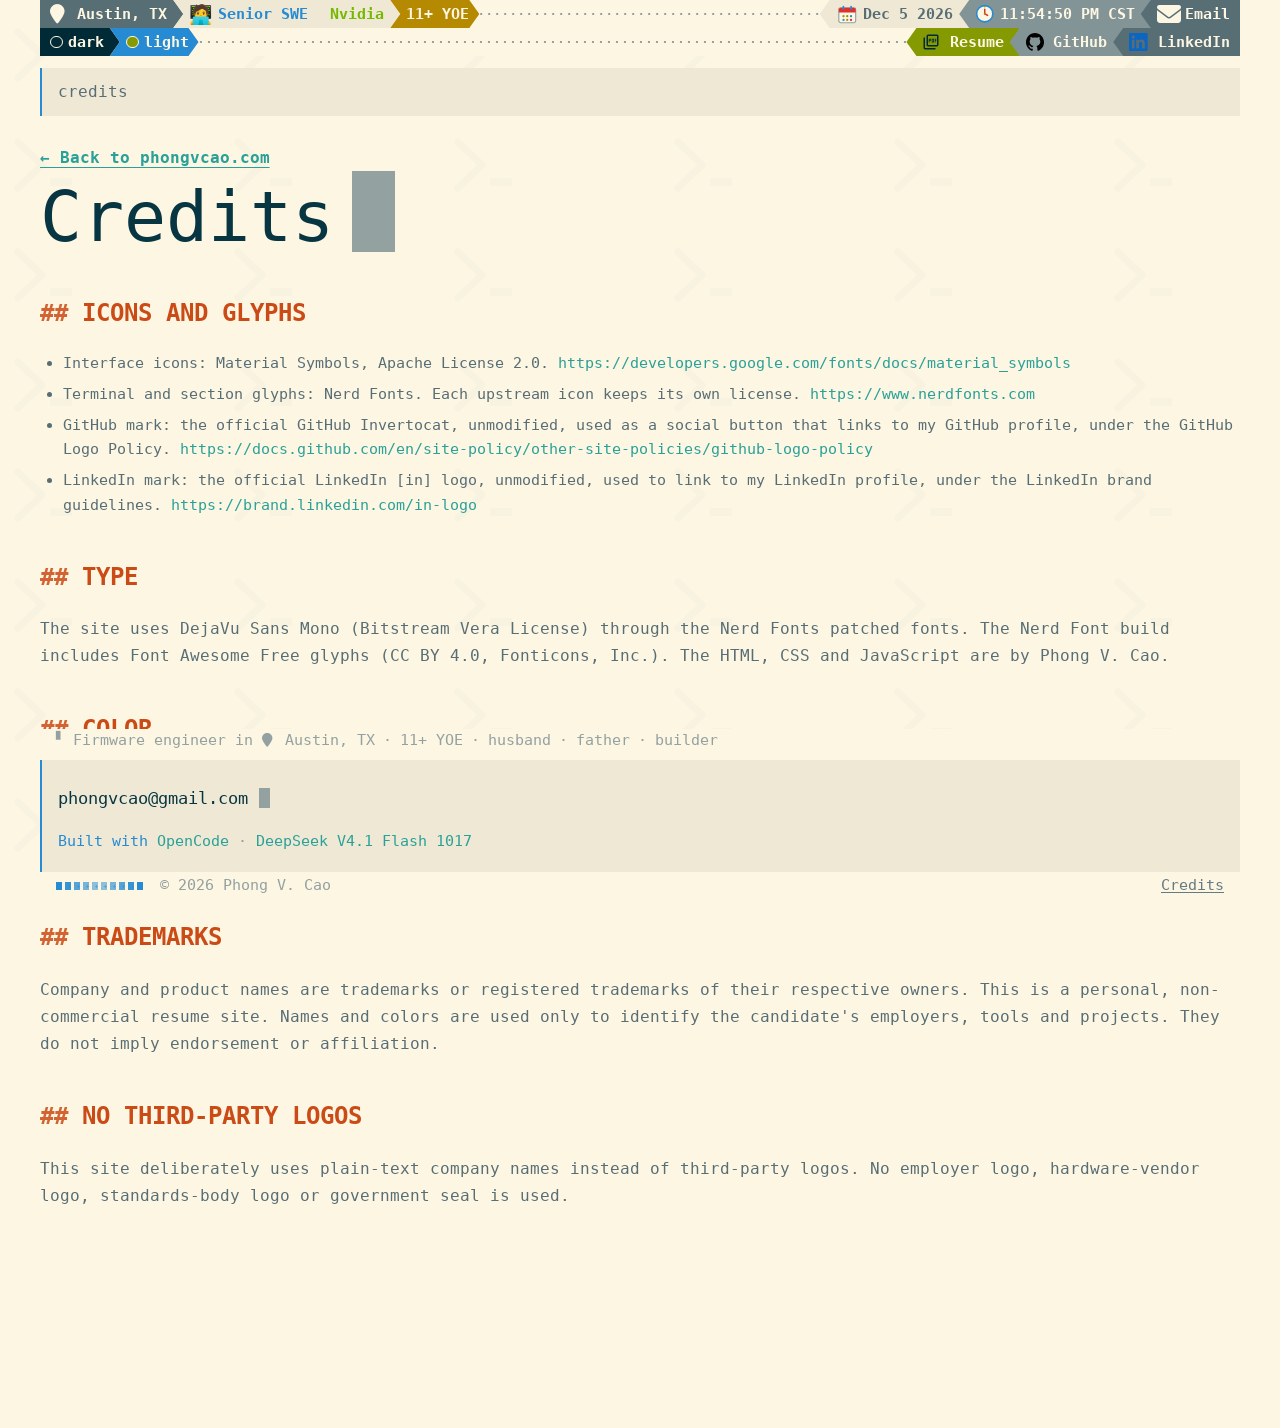
==== commit 514f6d77: "site: powerline separator sits on the seam, not inside the card The thin divider was a child of the " ====
--- a/credits.html
+++ b/credits.html
@@ -11,7 +11,7 @@
   <meta name="theme-color" content="#002b36">
   <link rel="canonical" href="https://phongvcao.com/credits.html">
   <link rel="icon" id="favicon" href="assets/favicon.svg" type="image/svg+xml">
-  <link rel="stylesheet" href="styles.css?v=20261127aaa">
+  <link rel="stylesheet" href="styles.css?v=20261127bbb">
   <!-- Privacy-friendly analytics by Plausible -->
   <script async src="https://plausible.io/js/pa-5p4w5oW95inlXfhJ-zOkF.js"></script>
   <script>
--- a/styles.css
+++ b/styles.css
@@ -1389,7 +1389,7 @@
   flex: none;
   width: 14px;
   height: 28px;
-  margin: 0 5px 0 0;
+  margin: 0 0 0 -16px; /* sits on the Nvidia segment's left edge */
   fill: var(--base1);
 }
 
@@ -1581,6 +1581,9 @@
 .pl-vcs {
   --seg-bg: var(--base02);
   --seg-fg: var(--c-nvidia);
+  /* The seam from Senior SWE carries the thin divider, so this segment
+     starts square and keeps the arrow only on the right, into 11+ YOE. */
+  clip-path: polygon(0 0, calc(100% - 10px) 0, 100% 50%, calc(100% - 10px) 100%, 0 100%);
 }
 
 .pl-vim {
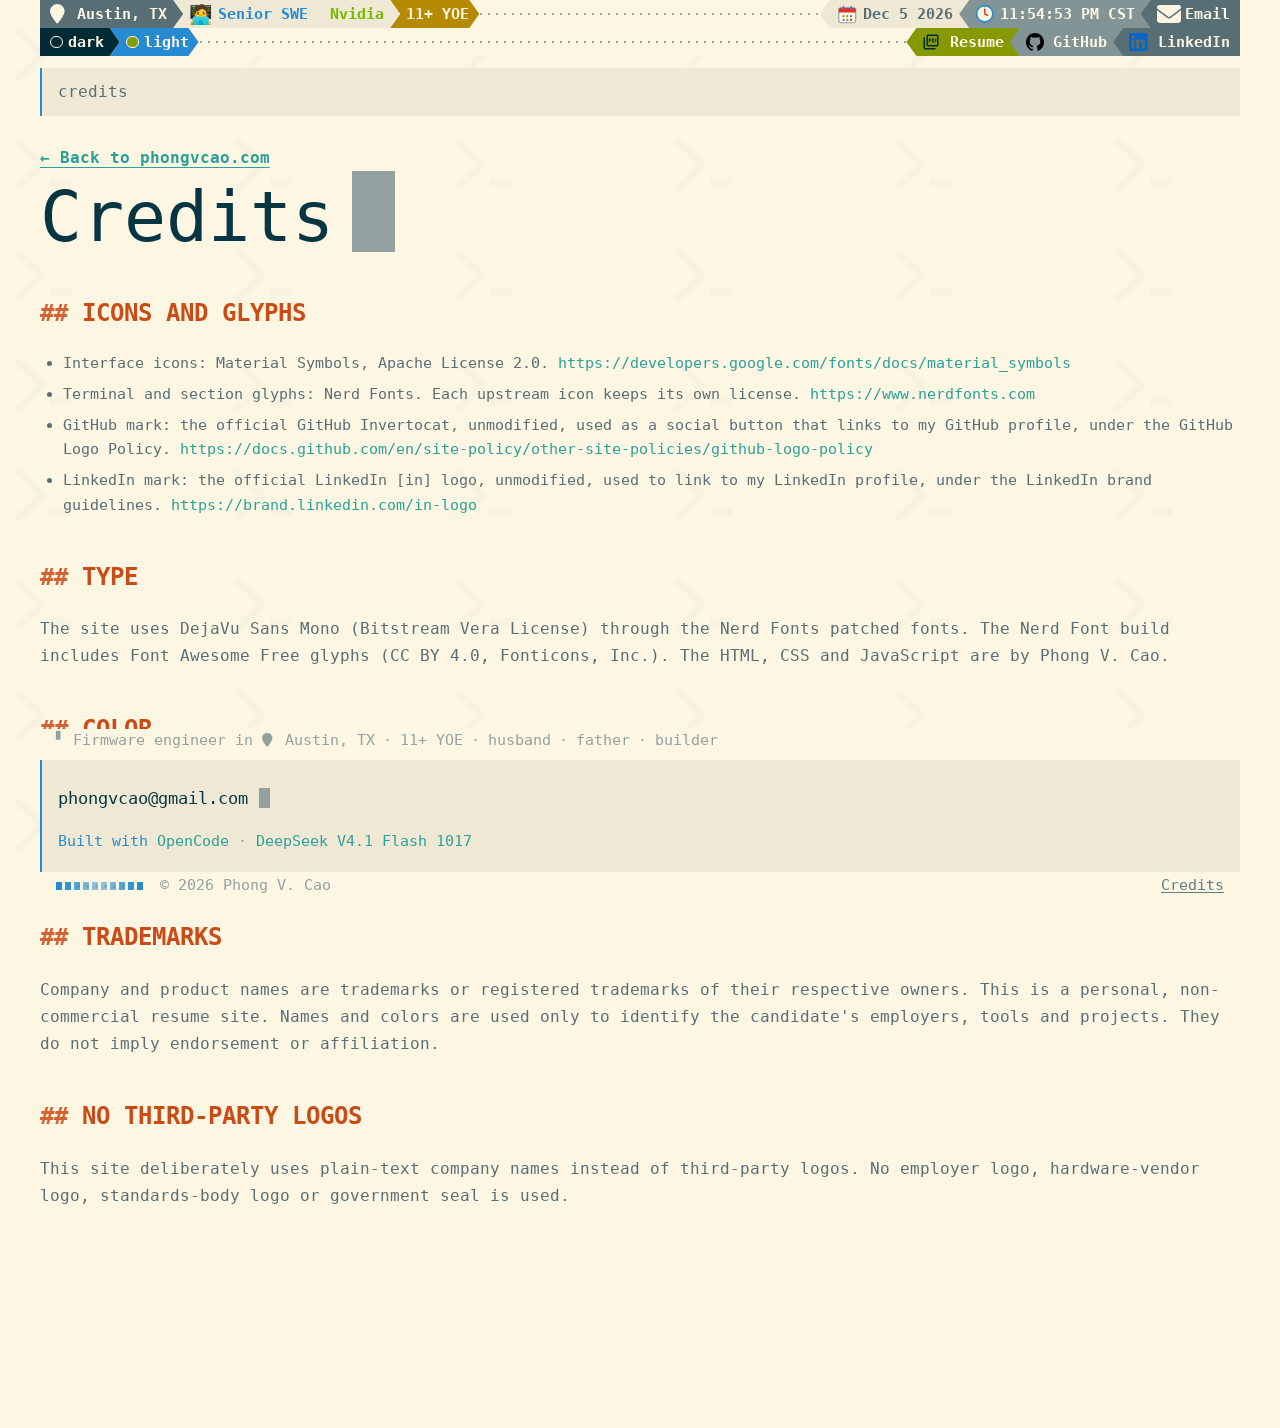
==== commit 56600a90: "site: prompt block scrolls with the page up to 900px The prompt stack was sticky to the viewport bot" ====
--- a/credits.html
+++ b/credits.html
@@ -11,7 +11,7 @@
   <meta name="theme-color" content="#002b36">
   <link rel="canonical" href="https://phongvcao.com/credits.html">
   <link rel="icon" id="favicon" href="assets/favicon.svg" type="image/svg+xml">
-  <link rel="stylesheet" href="styles.css?v=20261127bbb">
+  <link rel="stylesheet" href="styles.css?v=20261127ccc">
   <!-- Privacy-friendly analytics by Plausible -->
   <script async src="https://plausible.io/js/pa-5p4w5oW95inlXfhJ-zOkF.js"></script>
   <script>
--- a/styles.css
+++ b/styles.css
@@ -1884,6 +1884,15 @@
   }
 }
 
+/* Landscape phones and small tablets are wider than the phone layout but
+   still scroll like a phone: the prompt block stays in the flow instead of
+   riding the bottom of the viewport. */
+@media (max-width: 900px) {
+  .prompt-stack {
+    position: static;
+  }
+}
+
 @media (max-width: 420px) {
   :root {
     --topbar-h: 57px;
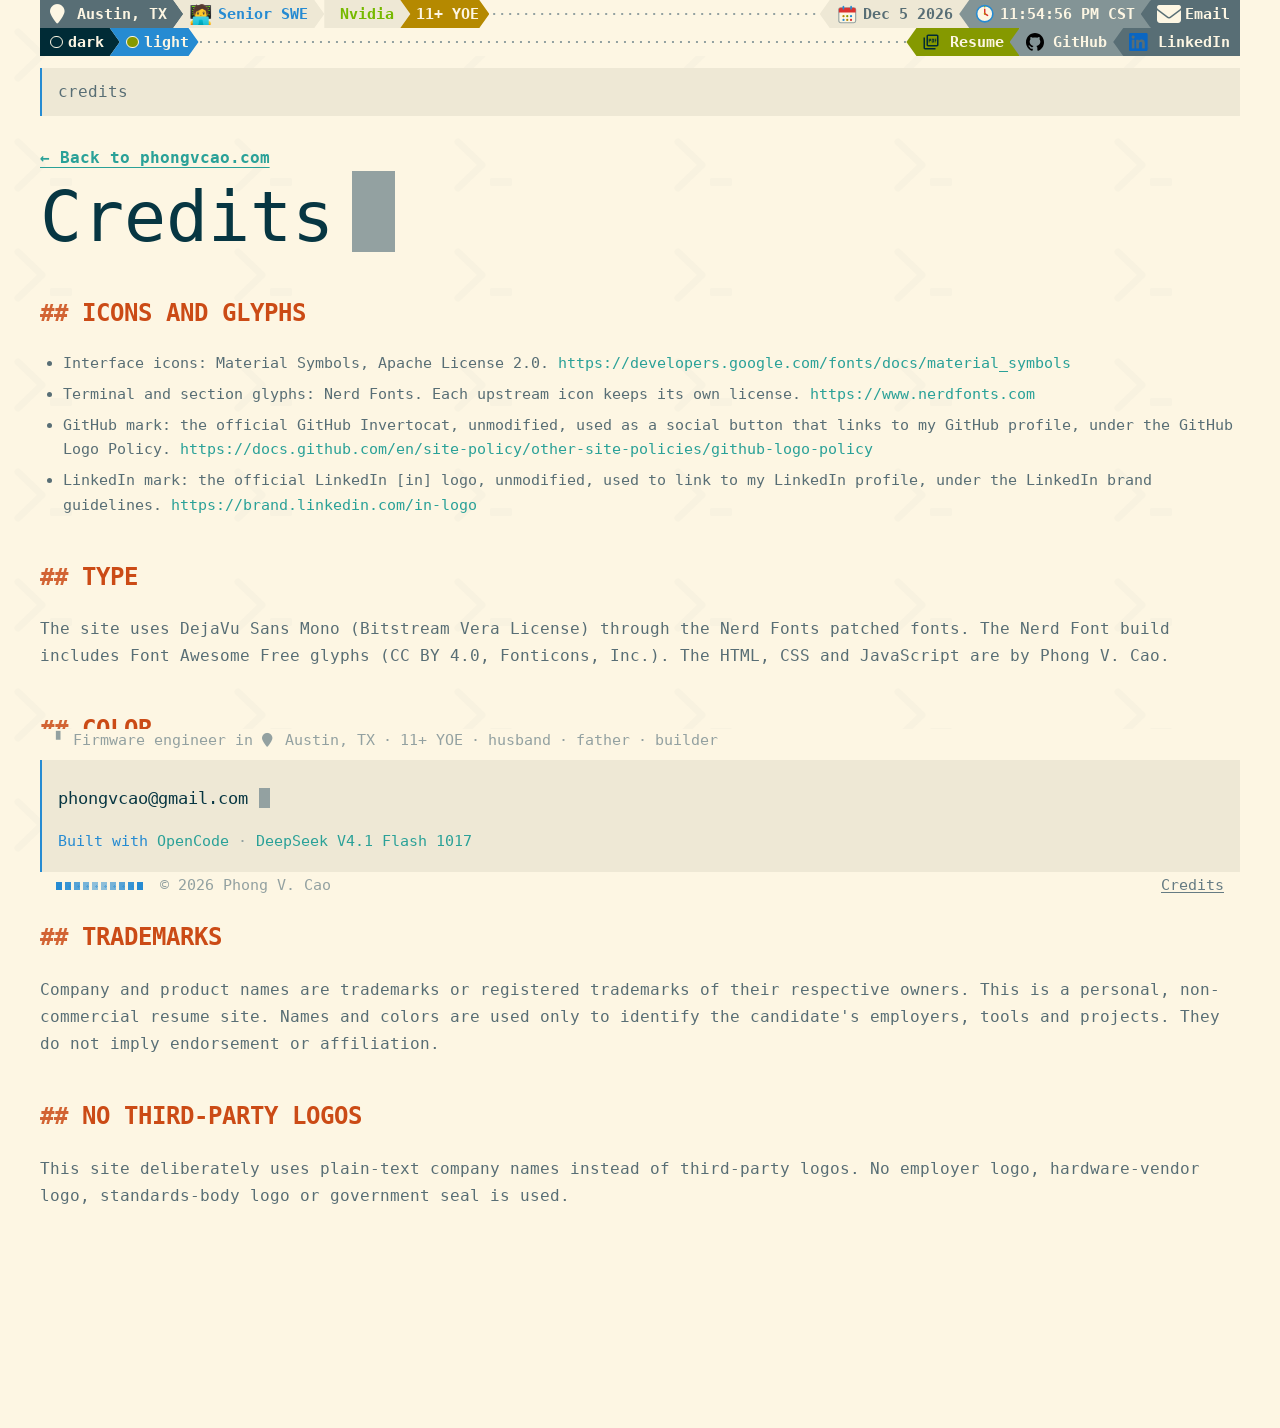
==== commit e5dd9805: "site: Nvidia segment stops at the seam, hover no longer bleeds The Nvidia segment carried margin-lef" ====
--- a/credits.html
+++ b/credits.html
@@ -11,7 +11,7 @@
   <meta name="theme-color" content="#002b36">
   <link rel="canonical" href="https://phongvcao.com/credits.html">
   <link rel="icon" id="favicon" href="assets/favicon.svg" type="image/svg+xml">
-  <link rel="stylesheet" href="styles.css?v=20261127ccc">
+  <link rel="stylesheet" href="styles.css?v=20261127ddd">
   <!-- Privacy-friendly analytics by Plausible -->
   <script async src="https://plausible.io/js/pa-5p4w5oW95inlXfhJ-zOkF.js"></script>
   <script>
--- a/styles.css
+++ b/styles.css
@@ -1582,7 +1582,11 @@
   --seg-bg: var(--base02);
   --seg-fg: var(--c-nvidia);
   /* The seam from Senior SWE carries the thin divider, so this segment
-     starts square and keeps the arrow only on the right, into 11+ YOE. */
+     starts square and keeps the arrow only on the right, into 11+ YOE.
+     It also stops at the Senior SWE tip instead of overlapping it, so a
+     hover lights the segment and never the strip behind the divider. */
+  margin-left: 0;
+  gap: 2px;
   clip-path: polygon(0 0, calc(100% - 10px) 0, 100% 50%, calc(100% - 10px) 100%, 0 100%);
 }
 
